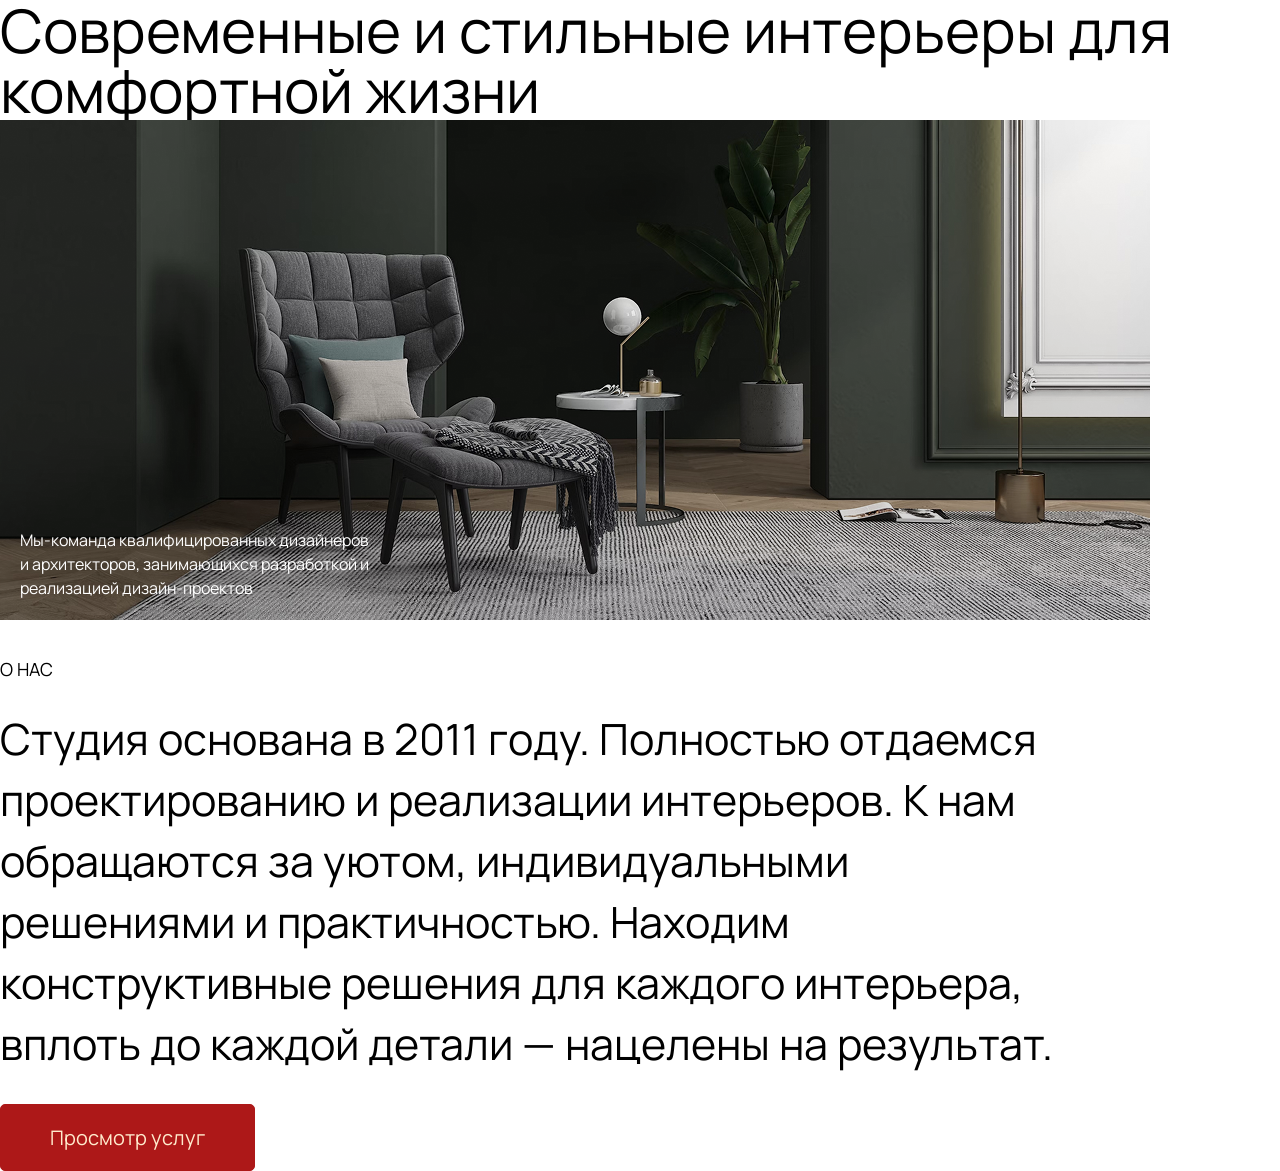
==== index.html @ 6da7da06 "иду дальше по курсу" ====
<!DOCTYPE html>
<html lang="en">

<head>

    <link rel="preconnect" href="https://fonts.googleapis.com">
    <link rel="preconnect" href="https://fonts.gstatic.com" crossorigin>
    <link
        href="https://fonts.googleapis.com/css2?family=Lora:ital,wght@0,400..700;1,400..700&family=Manrope:wght@200..800&display=swap"
        rel="stylesheet">


    <link rel="stylesheet" href="./stayle/resetstyle.css">
    <link rel="stylesheet" href="./stayle/idex.css">
    <meta charset="UTF-8">
    <meta name="viewport" content="width=device-width, initial-scale=1.0">
    <title>Document</title>
</head>

<body>


    <header></header>

    <main>
        <section class="hero">
            <div class="hero__container">
                <h1 class="hero_title">Современные и стильные интерьеры для комфортной жизни</h1>
                <div class="hero_img">
                    <p class="hero_text">Мы-команда квалифицированных дизайнеров и архитекторов, занимающихся
                        разработкой
                        и реализацией
                        дизайн-проектов</p>
                </div>
            </div>
        </section>
        <section class="about">
            <div class="about__container">
                <h1 class="about__title">О НАС</h1>
                <p class="about__text">Студия основана в 2011 году. Полностью отдаемся проектированию и реализации интерьеров. К нам обращаются за уютом, индивидуальными решениями и практичностью. Находим конструктивные решения для каждого интерьера, вплоть до каждой детали — нацелены на результат.</p>
                <button class="about__btn">Просмотр услуг</button>
            </div>
        </section>
    </main>

</body>

</html>
---- stayle/resetstyle.css ----
*{padding: 0;margin: 0;border: 0;}
*,*:before,*:after{-moz-box-sizing: border-box;-webkit-box-sizing: border-box;box-sizing: border-box;}
:focus,:active{outline: none;}
a:focus,a:active{outline: none;}
nav,footer,header,aside{display: block;}
html,body{
height:100%;width:100%;
font-size:100%;line-height:1;-ms-text-size-adjust:100%;-moz-text-size-adjust:100%;-webkit-text-size-adjust:100%;}
input,button,textarea{font-family:inherit;}
input::-ms-clear{display: none;}
button{cursor: pointer;}
button::-moz-focus-inner{padding:0;border:0;}
a,a:visited{text-decoration: none;}
a:hover{text-decoration: none;}
ul li{list-style: none;}
img{vertical-align: top;}
h1,h2,h3,h4,h5,h6{font-size:inherit;font-weight: inherit;}
a{color:inherit;}
---- stayle/idex.css ----
body {
    font-family: "Manrope", sans-serif;
    font-style: normal;
}

h1,button,p {
    font-family: Manrope;
    font-weight: 400;
    font-style: Regular;

}



.hero {
    margin-bottom: 40px;
}

.hero_title {
    font-size: 60px;

}

.hero_text {
    position: absolute;
    bottom: 20px;
    left: 20px;
    max-width: 350px;
    font-size: 16px;
    line-height: 1.5;

}

.hero_img {
    position: relative;
    width: 1150px;
    height: 500px;
    background-image: url(../img/hero_img/Rectangle\ 1.png);
    background-size: cover;
    color: white;
    padding-top: 430px;
}

.about__title {
    margin: 0 0 30px 0;
    font-size: 18px;
}

.about__text {
    margin-bottom: 30px;
    font-size: 43px;
    line-height: 61px;
    width: 1075px;
    text-align: left;
}

.about__btn {
    border: 1px solid #AD1818;
    font-size: 20px;
    width: 255px;
    height: 67px;
    background-color: #AD1818;
    border-radius: 5px;
    color: blanchedalmond;
}
.about__btn:hover {
    background-color: white;
    color: #AD1818;
}
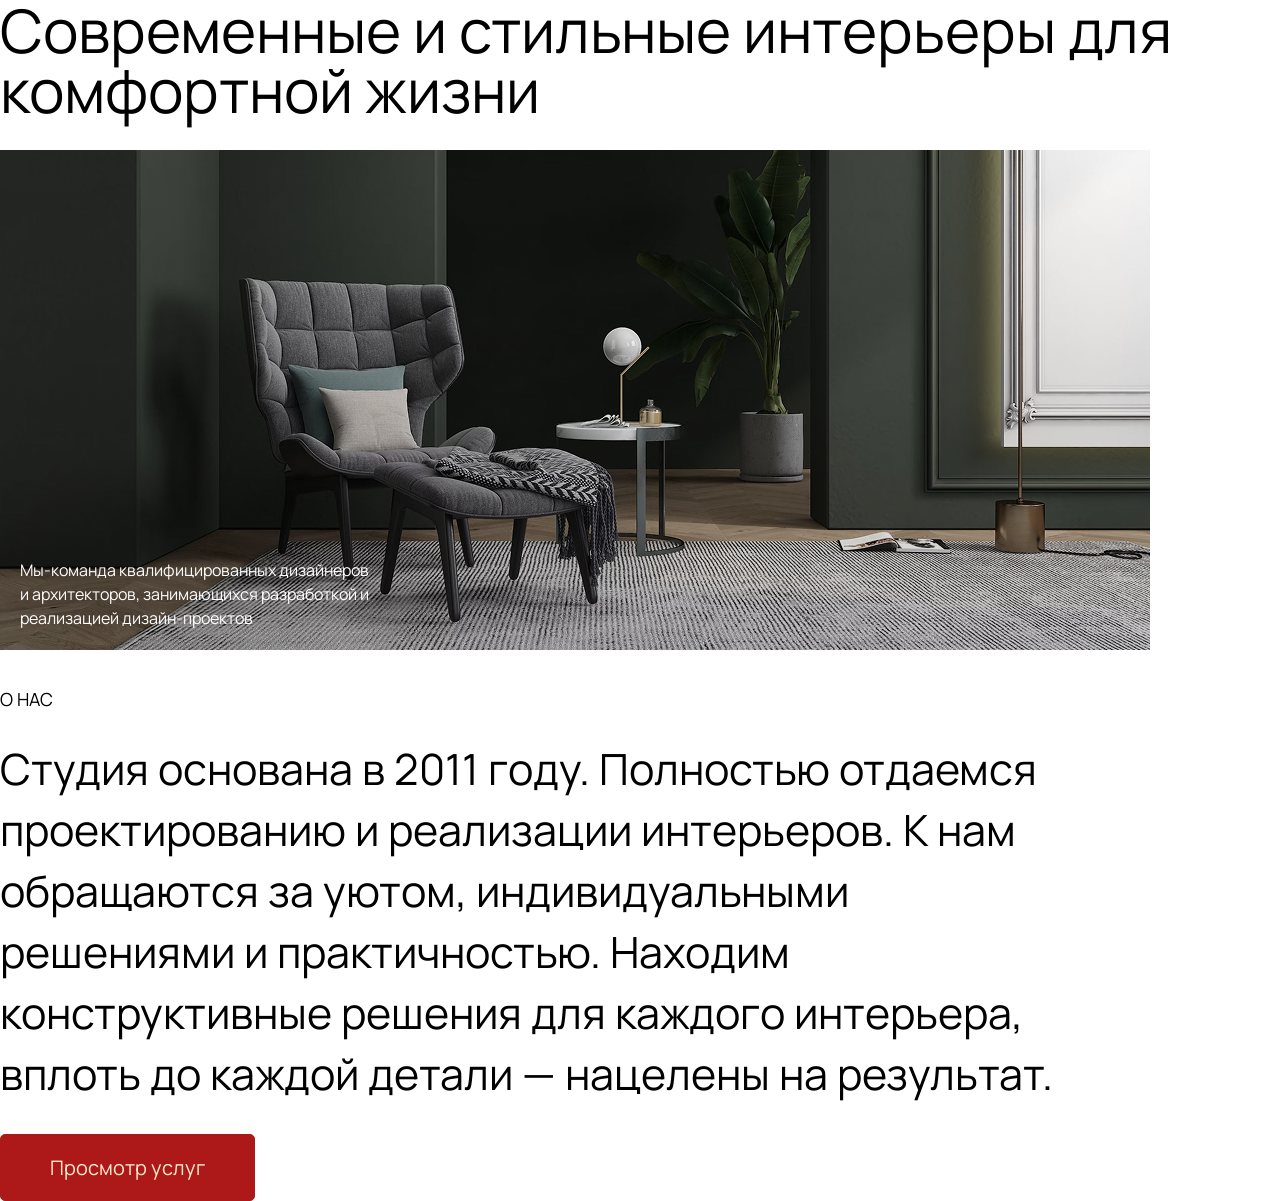
==== commit 59022c6d: "иду дальше по курсу центровка" ====
--- a/index.html
+++ b/index.html
@@ -45,4 +45,4 @@
 
 </body>
 
-</html>+</html>
--- a/stayle/idex.css
+++ b/stayle/idex.css
@@ -18,7 +18,7 @@
 
 .hero_title {
     font-size: 60px;
-
+    margin: 0 0 30px 0;
 }
 
 .hero_text {
@@ -39,6 +39,7 @@
     background-size: cover;
     color: white;
     padding-top: 430px;
+    margin: 0 0 30px 0;
 }
 
 .about__title {
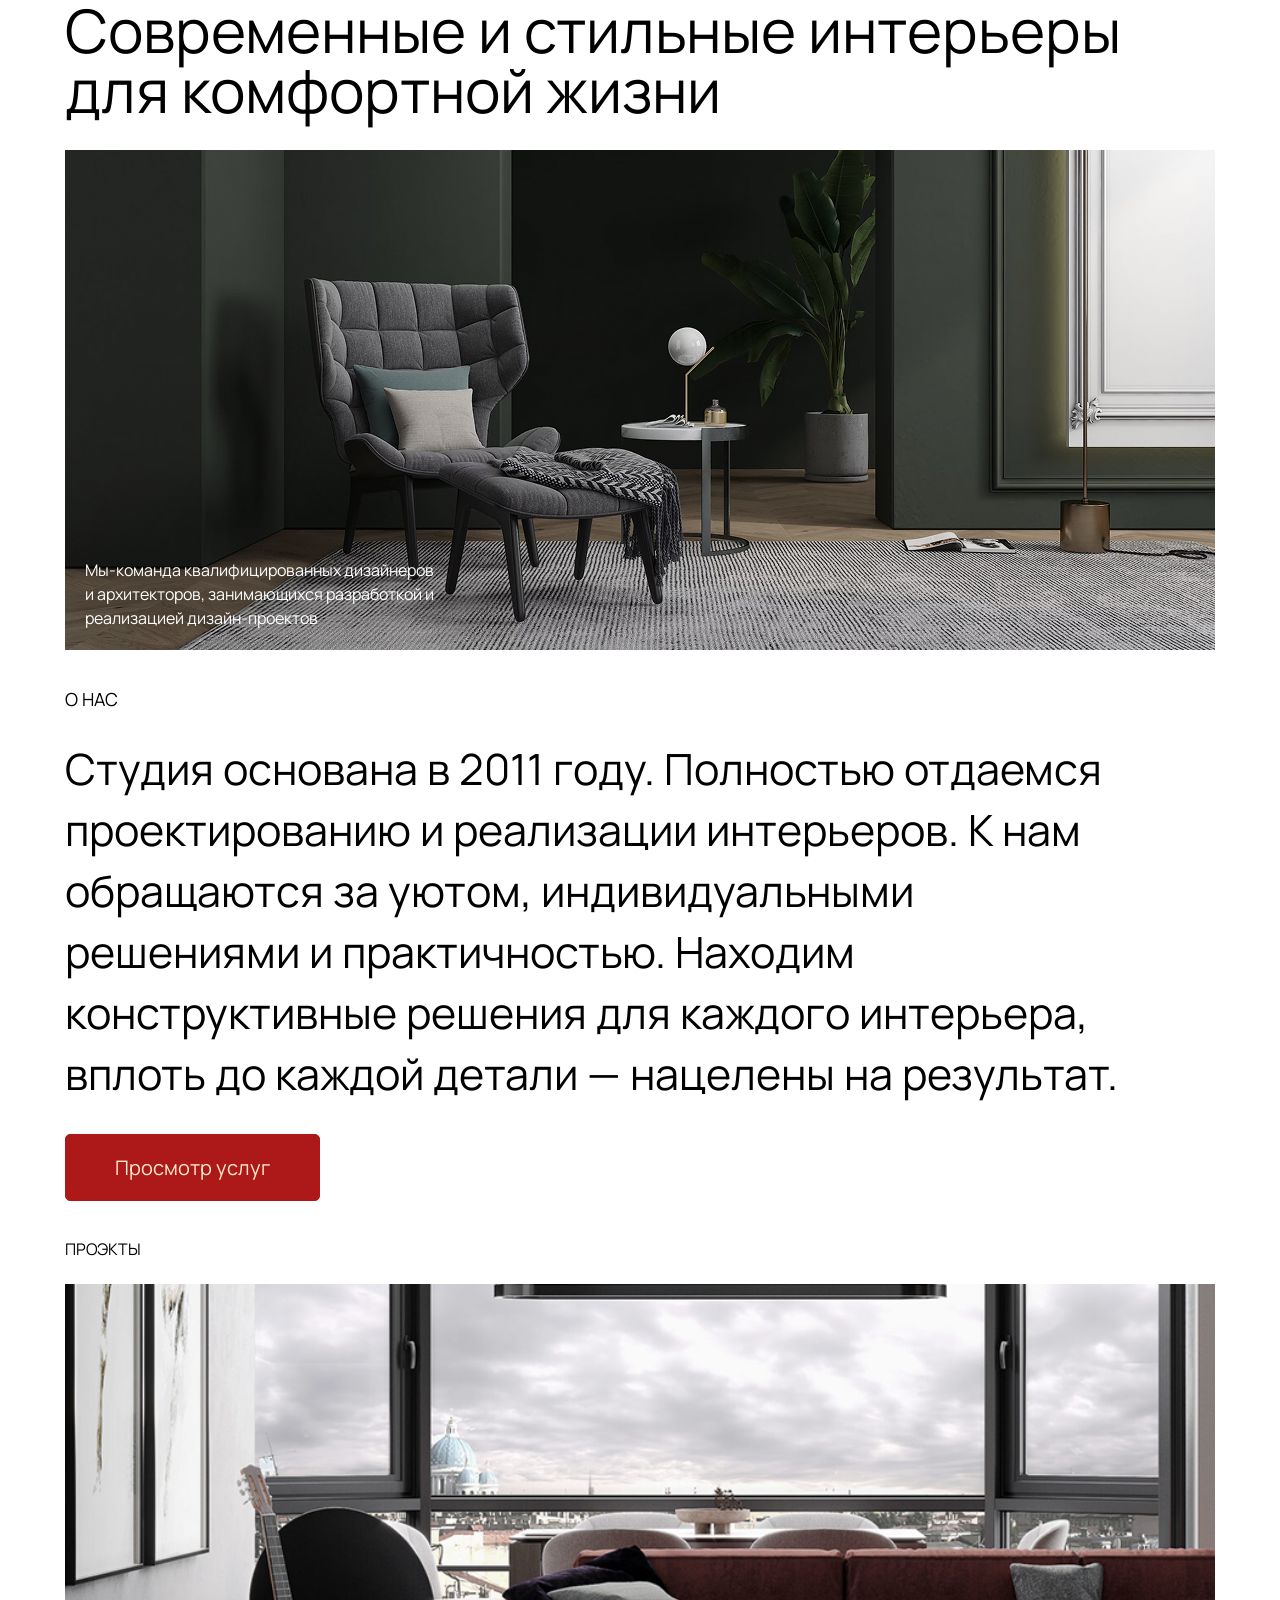
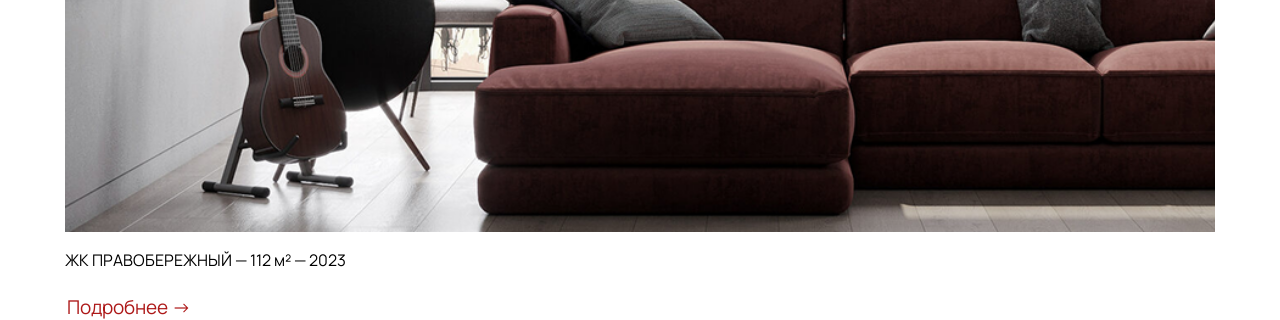
==== commit f379a1ee: "Обновил верстку и добавил изображения" ====
--- a/index.html
+++ b/index.html
@@ -23,26 +23,38 @@
     <header></header>
 
     <main>
-        <section class="hero">
-            <div class="hero__container">
-                <h1 class="hero_title">Современные и стильные интерьеры для комфортной жизни</h1>
-                <div class="hero_img">
-                    <p class="hero_text">Мы-команда квалифицированных дизайнеров и архитекторов, занимающихся
-                        разработкой
-                        и реализацией
-                        дизайн-проектов</p>
+            <section class="hero">
+                <div class="container">
+                    <h1 class="hero_title">Современные и стильные интерьеры для комфортной жизни</h1>
+                    <div class="hero_img">
+                        <p class="hero_text">Мы-команда квалифицированных дизайнеров и архитекторов, занимающихся
+                            разработкой
+                            и реализацией
+                            дизайн-проектов</p>
+                        </div>
+                    </div>
+                </section>
+                <section class="about">
+                    <div class="container">
+                        <h1 class="about__title">О НАС</h1>
+                        <p class="about__text">Студия основана в 2011 году. Полностью отдаемся проектированию и реализации интерьеров. К нам обращаются за уютом, индивидуальными решениями и практичностью. Находим конструктивные решения для каждого интерьера, вплоть до каждой детали — нацелены на результат.</p>
+                        <button class="about__btn">Просмотр услуг</button>
+                    </div>
+                </section>
+            </main>
+            <section class="item">
+                <div class="container">
+                <p class="item__prok">
+                    ПРОЭКТЫ
+                </p>
+                <div class="item__img"></div>
+                <div class="item__text">
+                <p class="item__zg">ЖК ПРАВОБЕРЕЖНЫЙ — 112 м² — 2023</p>
+                <button class="item__but-pod">Подробнее →</button>
                 </div>
+            </section>
+
             </div>
-        </section>
-        <section class="about">
-            <div class="about__container">
-                <h1 class="about__title">О НАС</h1>
-                <p class="about__text">Студия основана в 2011 году. Полностью отдаемся проектированию и реализации интерьеров. К нам обращаются за уютом, индивидуальными решениями и практичностью. Находим конструктивные решения для каждого интерьера, вплоть до каждой детали — нацелены на результат.</p>
-                <button class="about__btn">Просмотр услуг</button>
-            </div>
-        </section>
-    </main>
-
-</body>
+        </body>
 
 </html>
--- a/stayle/idex.css
+++ b/stayle/idex.css
@@ -1,4 +1,4 @@
-body {
+.body {
     font-family: "Manrope", sans-serif;
     font-style: normal;
 }
@@ -10,7 +10,10 @@
 
 }
 
-
+.container {
+    width: 1150px;
+    margin: 0 auto;
+}
 
 .hero {
     margin-bottom: 40px;
@@ -67,4 +70,41 @@
 .about__btn:hover {
     background-color: white;
     color: #AD1818;
-}+}
+
+
+.item__text {
+    font-family: Manrope;
+    font-style: Regular;
+}
+
+.item__prok {
+    width: 79px;
+    height: 25px;
+    size: 18px;
+    margin: 40px 0 18px 0;
+
+}
+
+.item__img {
+    width: 1150px;
+    height: 548px;
+    background-image: url(..//img/item_img/Rectangle\ 6.png);
+    background-size: cover;
+
+}
+
+.item__zg {
+    size: 30px;
+    width: 501px;
+    height: 41px;
+    margin: 20px 0 0 0;
+}
+
+.item__but-pod {
+    width: 127px;
+    height: 27px;
+    background-color: #fff;
+    color: #AD1818;
+    font-size: 19px;
+} 
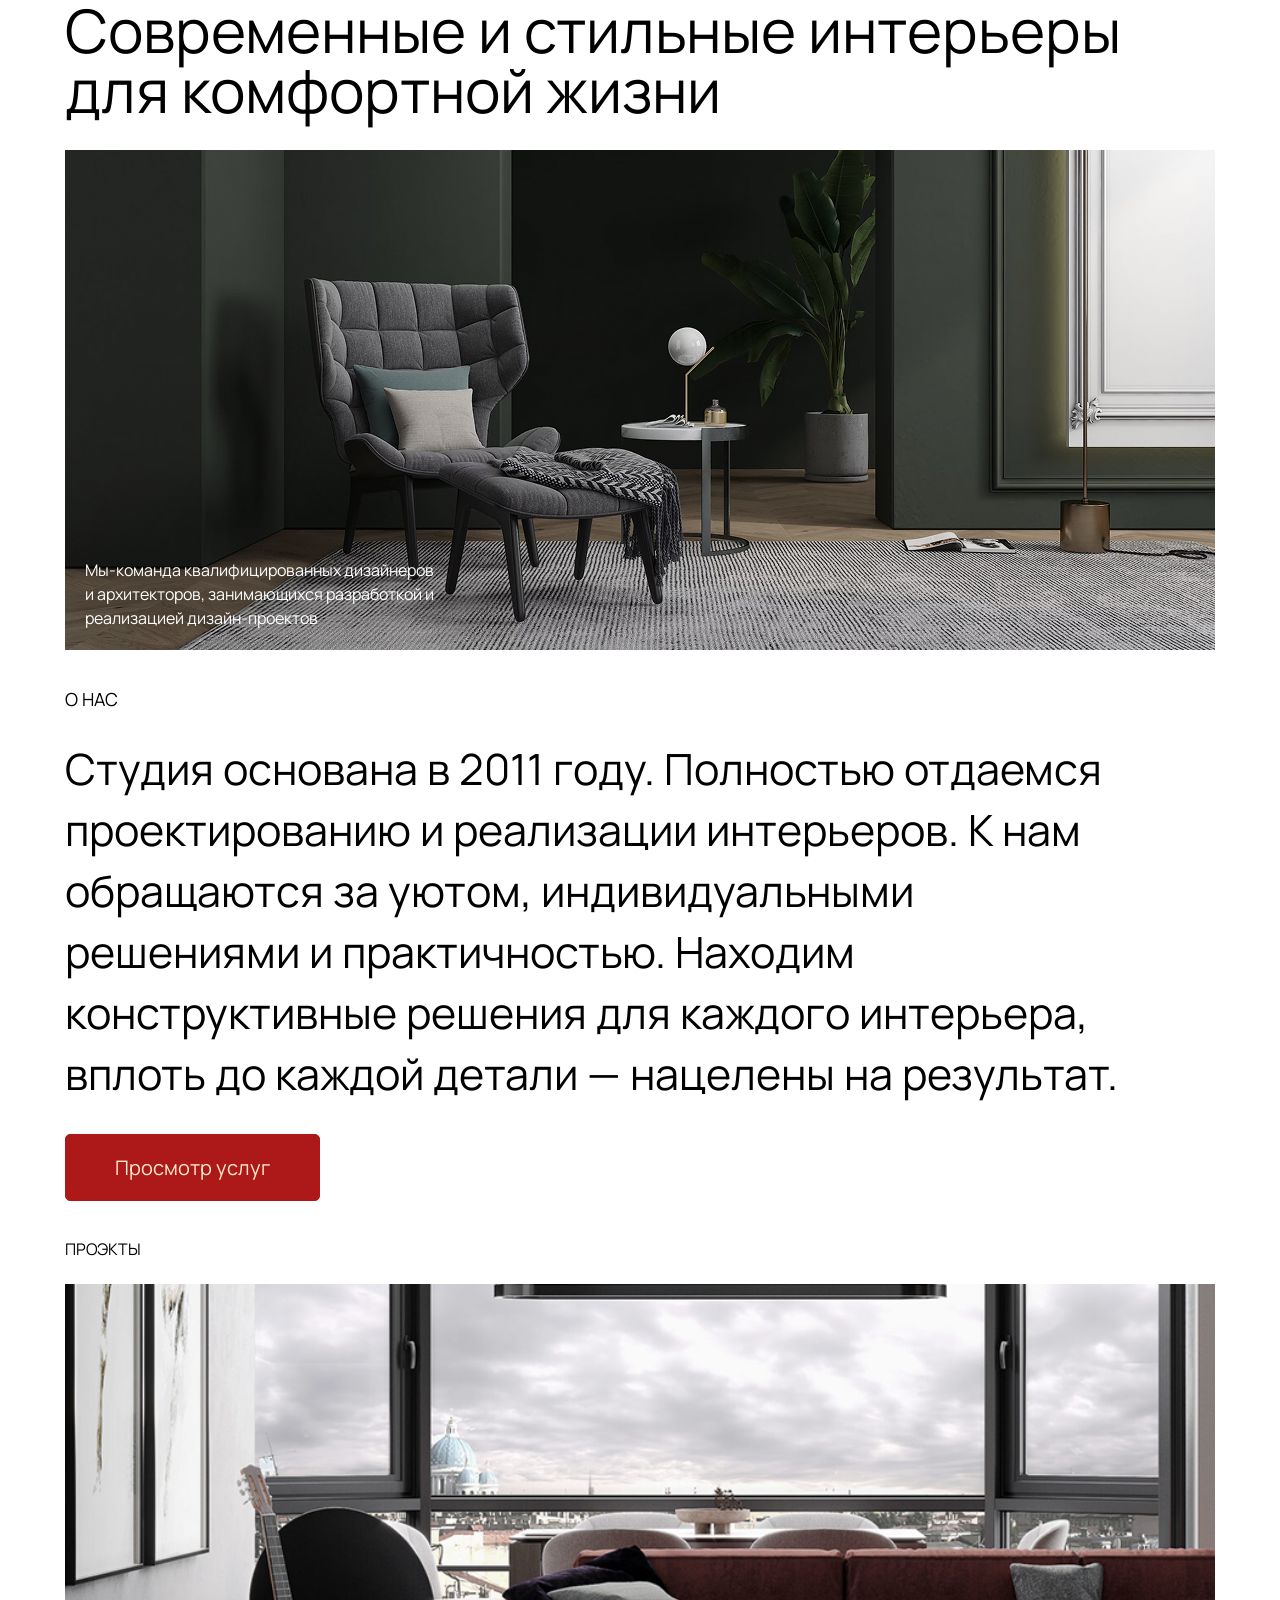
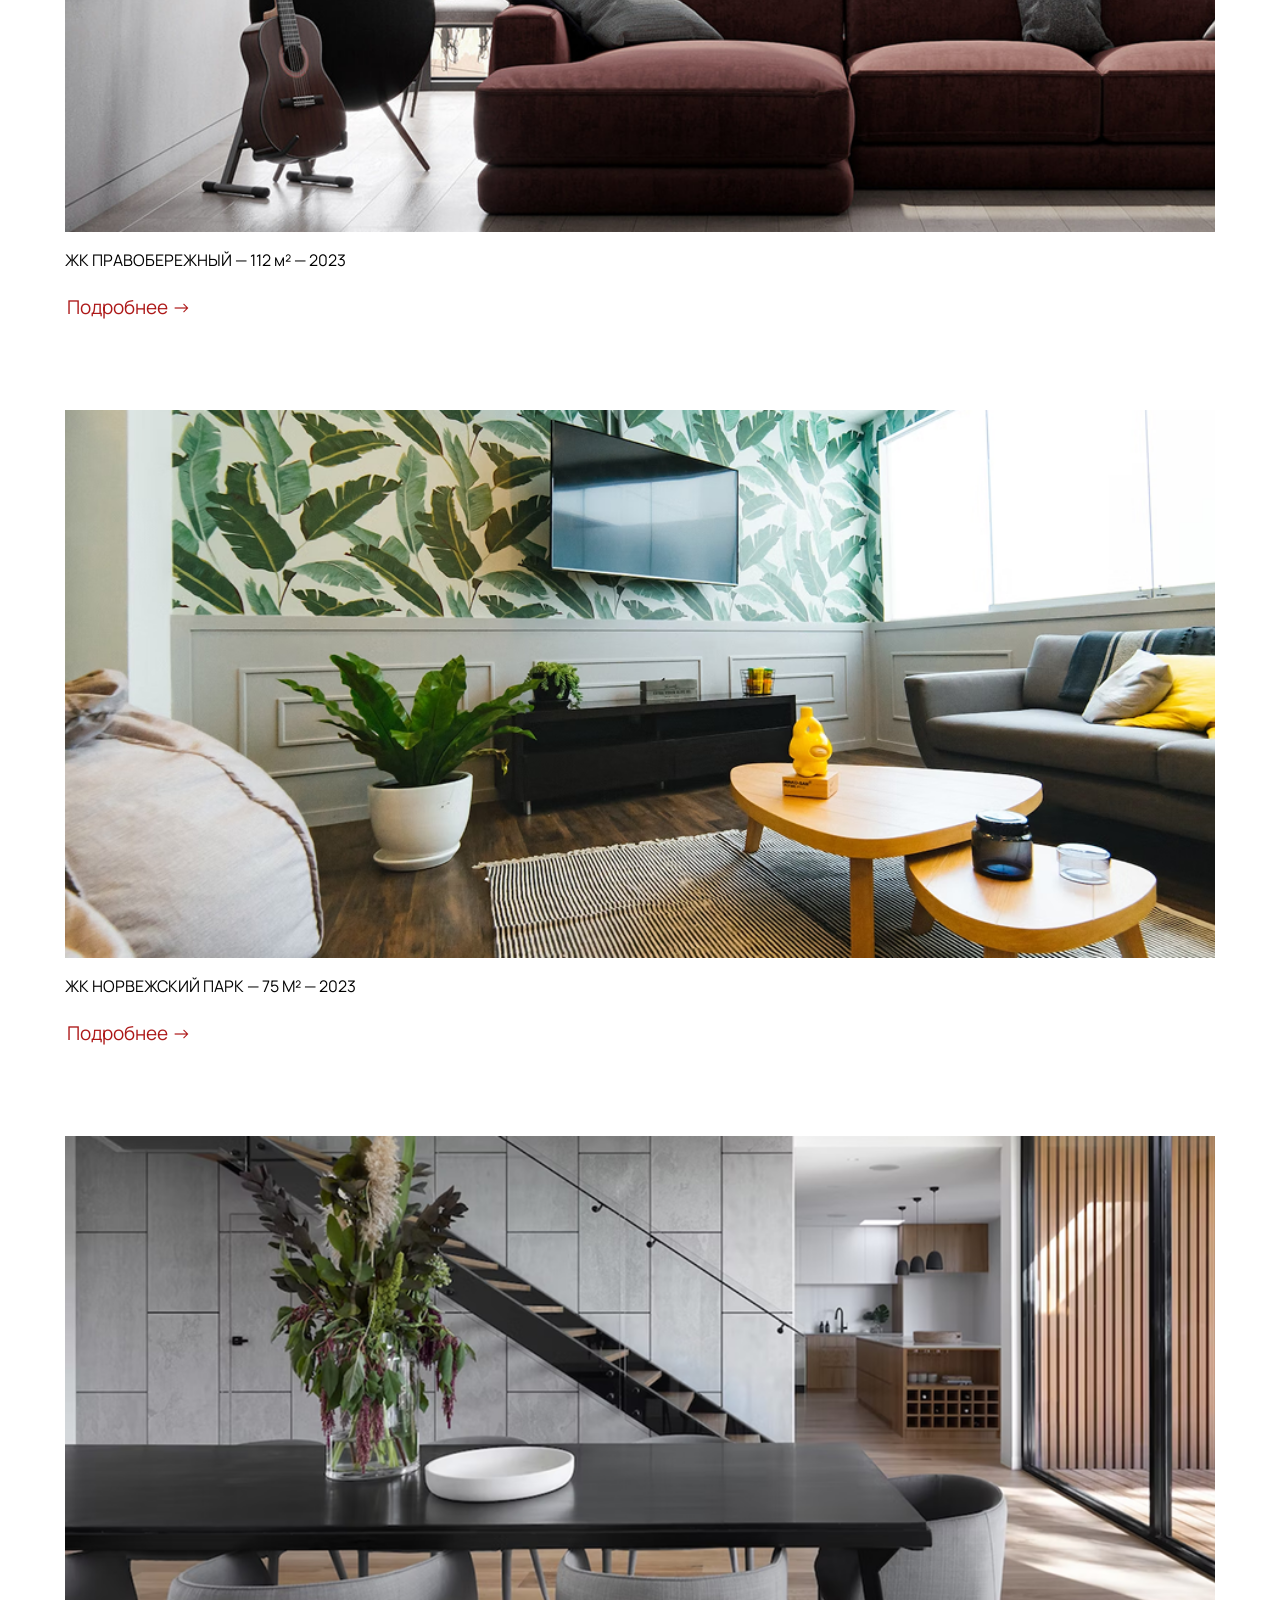
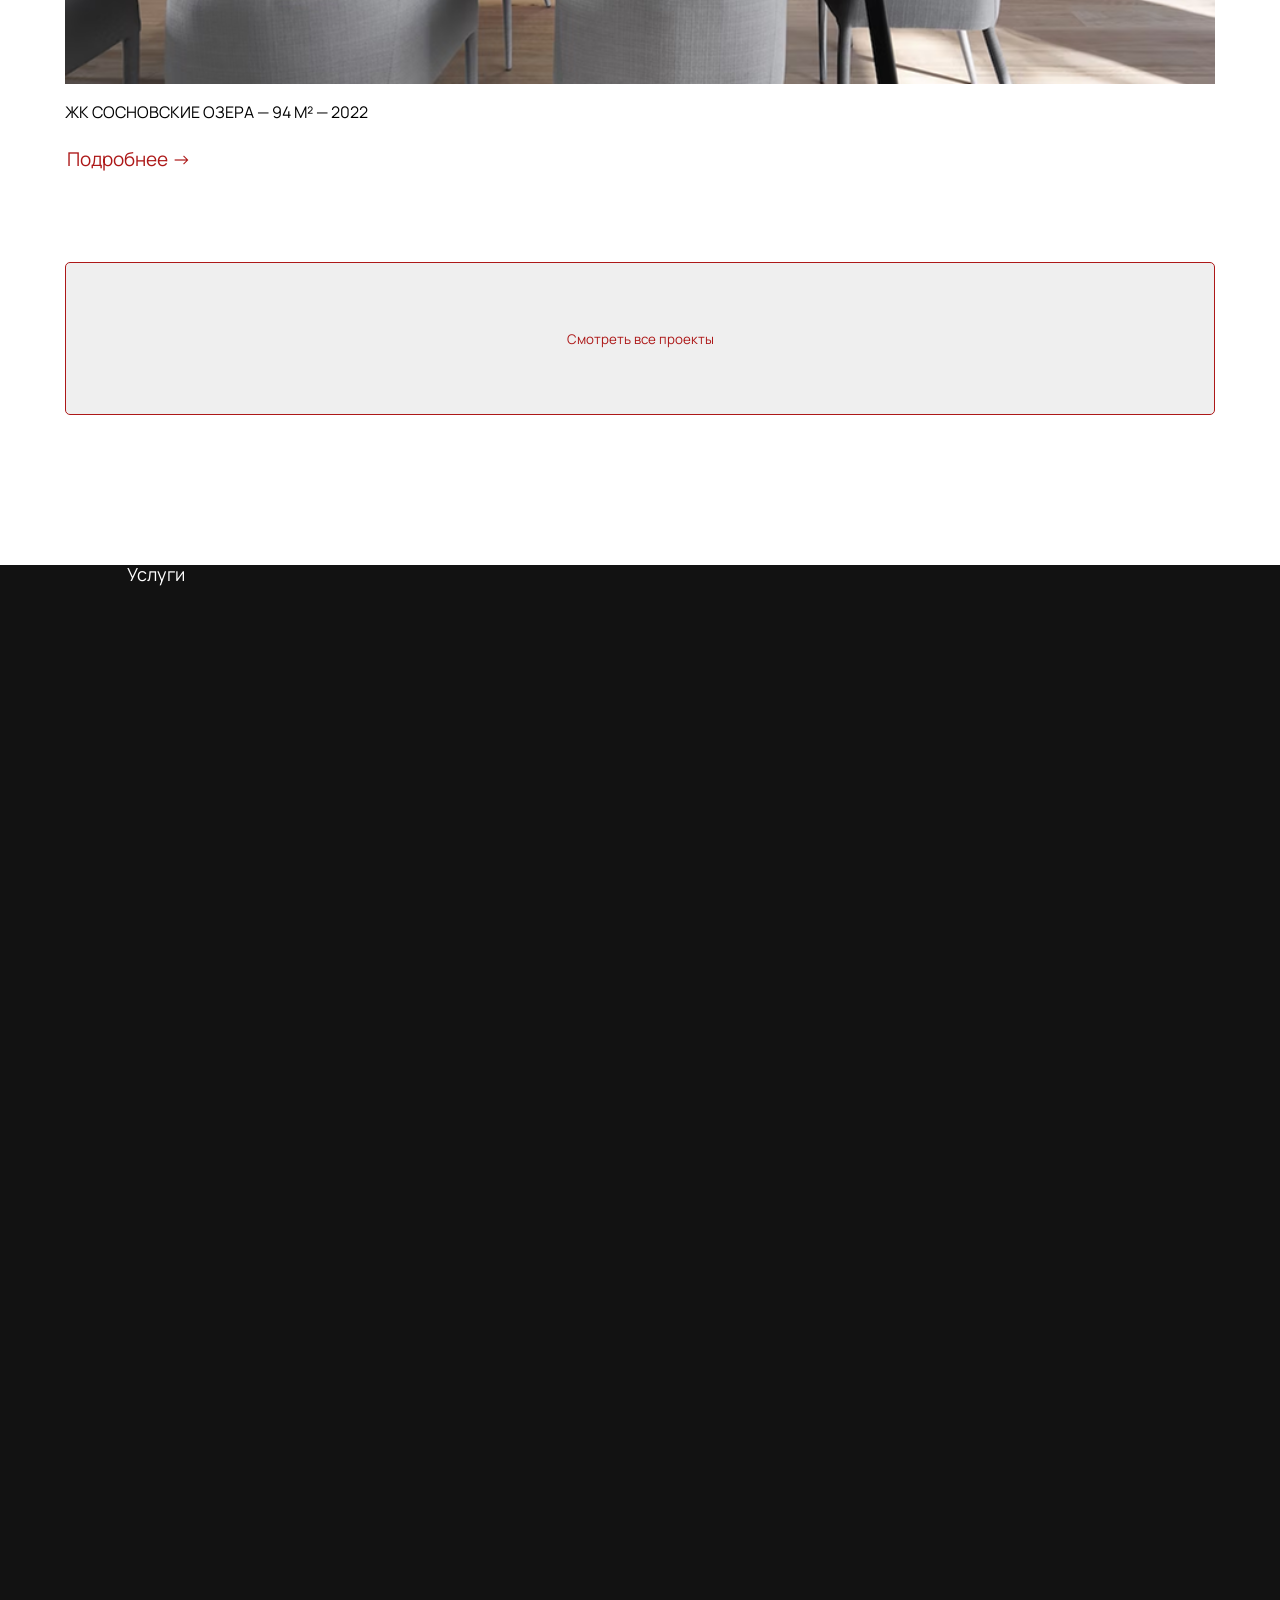
==== commit 564101f2: "доделал боксы и дорабтал" ====
--- a/index.html
+++ b/index.html
@@ -23,38 +23,74 @@
     <header></header>
 
     <main>
-            <section class="hero">
-                <div class="container">
-                    <h1 class="hero_title">Современные и стильные интерьеры для комфортной жизни</h1>
-                    <div class="hero_img">
-                        <p class="hero_text">Мы-команда квалифицированных дизайнеров и архитекторов, занимающихся
-                            разработкой
-                            и реализацией
-                            дизайн-проектов</p>
-                        </div>
-                    </div>
-                </section>
-                <section class="about">
-                    <div class="container">
-                        <h1 class="about__title">О НАС</h1>
-                        <p class="about__text">Студия основана в 2011 году. Полностью отдаемся проектированию и реализации интерьеров. К нам обращаются за уютом, индивидуальными решениями и практичностью. Находим конструктивные решения для каждого интерьера, вплоть до каждой детали — нацелены на результат.</p>
-                        <button class="about__btn">Просмотр услуг</button>
-                    </div>
-                </section>
-            </main>
-            <section class="item">
-                <div class="container">
-                <p class="item__prok">
-                    ПРОЭКТЫ
-                </p>
+        <section class="hero">
+            <div class="container">
+                <h1 class="hero_title">Современные и стильные интерьеры для комфортной жизни</h1>
+                <div class="hero_img">
+                    <p class="hero_text">Мы-команда квалифицированных дизайнеров и архитекторов, занимающихся
+                        разработкой
+                        и реализацией
+                        дизайн-проектов</p>
+                </div>
+
+        </section>
+        <section class="about">
+            <div class="container">
+                <h1 class="about__title">О НАС</h1>
+                <p class="about__text">Студия основана в 2011 году. Полностью отдаемся проектированию и реализации
+                    интерьеров. К нам обращаются за уютом, индивидуальными решениями и практичностью. Находим
+                    конструктивные решения для каждого интерьера, вплоть до каждой детали — нацелены на результат.</p>
+                <button class="about__btn">Просмотр услуг</button>
+            </div>
+        </section>
+    </main>
+
+
+
+    <section class="project">
+        <div class="container">
+            <h1 class="item__prok">
+                ПРОЭКТЫ
+            </h1>
+            <div class="project__item">
                 <div class="item__img"></div>
                 <div class="item__text">
-                <p class="item__zg">ЖК ПРАВОБЕРЕЖНЫЙ — 112 м² — 2023</p>
-                <button class="item__but-pod">Подробнее →</button>
+                    <p class="item__zg">ЖК ПРАВОБЕРЕЖНЫЙ — 112 м² — 2023</p>
+                    <button class="item__but-pod">Подробнее →</button>
                 </div>
-            </section>
+            </div>
+            <div class="project__item">
+                <div class="iteme__img"></div>
+                <div class="item__text">
+                    <p class="item__zg">ЖК НОРВЕЖСКИЙ ПАРК — 75 М² — 2023</p>
+                    <button class="item__but-pod">Подробнее →</button>
+                </div>
+            </div>
+            <div class="project__item">
+                <div class="itemea__img"></div>
+                <div class="item__text">
+                    <p class="item__zg">ЖК СОСНОВСКИЕ ОЗЕРА — 94 М² — 2022</p>
+                    <button class="item__but-pod">Подробнее →</button>
+                </div>
+            </div>
+    </section>
+    
 
-            </div>
-        </body>
+    <section class="but">
+        <div class="container">
+            <button class="but__bon">Смотреть все проекты</button>
+        </div>
+    </section>
+    
+    <section class="box-wrapper">
+        <div class="box">
+            <h1 class="box__text">Услуги</h1>
+        </div>
+    </section>
 
-</html>
+
+    </div>
+
+</body>
+
+</html>
--- a/stayle/idex.css
+++ b/stayle/idex.css
@@ -3,7 +3,9 @@
     font-style: normal;
 }
 
-h1,button,p {
+h1,
+button,
+p {
     font-family: Manrope;
     font-weight: 400;
     font-style: Regular;
@@ -67,9 +69,14 @@
     border-radius: 5px;
     color: blanchedalmond;
 }
+
 .about__btn:hover {
     background-color: white;
     color: #AD1818;
+}
+
+.project__item {
+    margin: 0 0 90px 0;
 }
 
 
@@ -107,4 +114,51 @@
     background-color: #fff;
     color: #AD1818;
     font-size: 19px;
-} 
+}
+
+
+.iteme__img {
+    width: 1150px;
+    height: 548px;
+    background-image: url(..//img/iteme_img/Rectangle\ 7.png);
+    background-size: cover;
+}
+
+.itemea__img {
+    width: 1150px;
+    height: 548px;
+    background-image: url(..//img/itemea_img/Rectangle\ 7\ \(1\).png);
+    background-size: cover;
+}
+
+.but__bon {
+    width: 1150px;
+    height: 153px;
+    margin: 0 auto;
+    color: #AD1818;
+    border-radius: 5px;
+    border: 1px solid #AD1818;
+}
+
+.but__bon:hover {
+    background-color: #AD1818;
+    color: #fff;
+}
+
+
+.box-wrapper {
+    margin: 150px 0 0 0;
+    width: 1400px;
+    height: 1844px;
+    box-sizing: border-box;
+    background-color: #121212;
+}
+
+.box__text {
+    margin: 0 0 0 127px;
+    font-size: 18px;
+    width: 66px;
+    height: 25px;
+    color: #fff;
+}
+
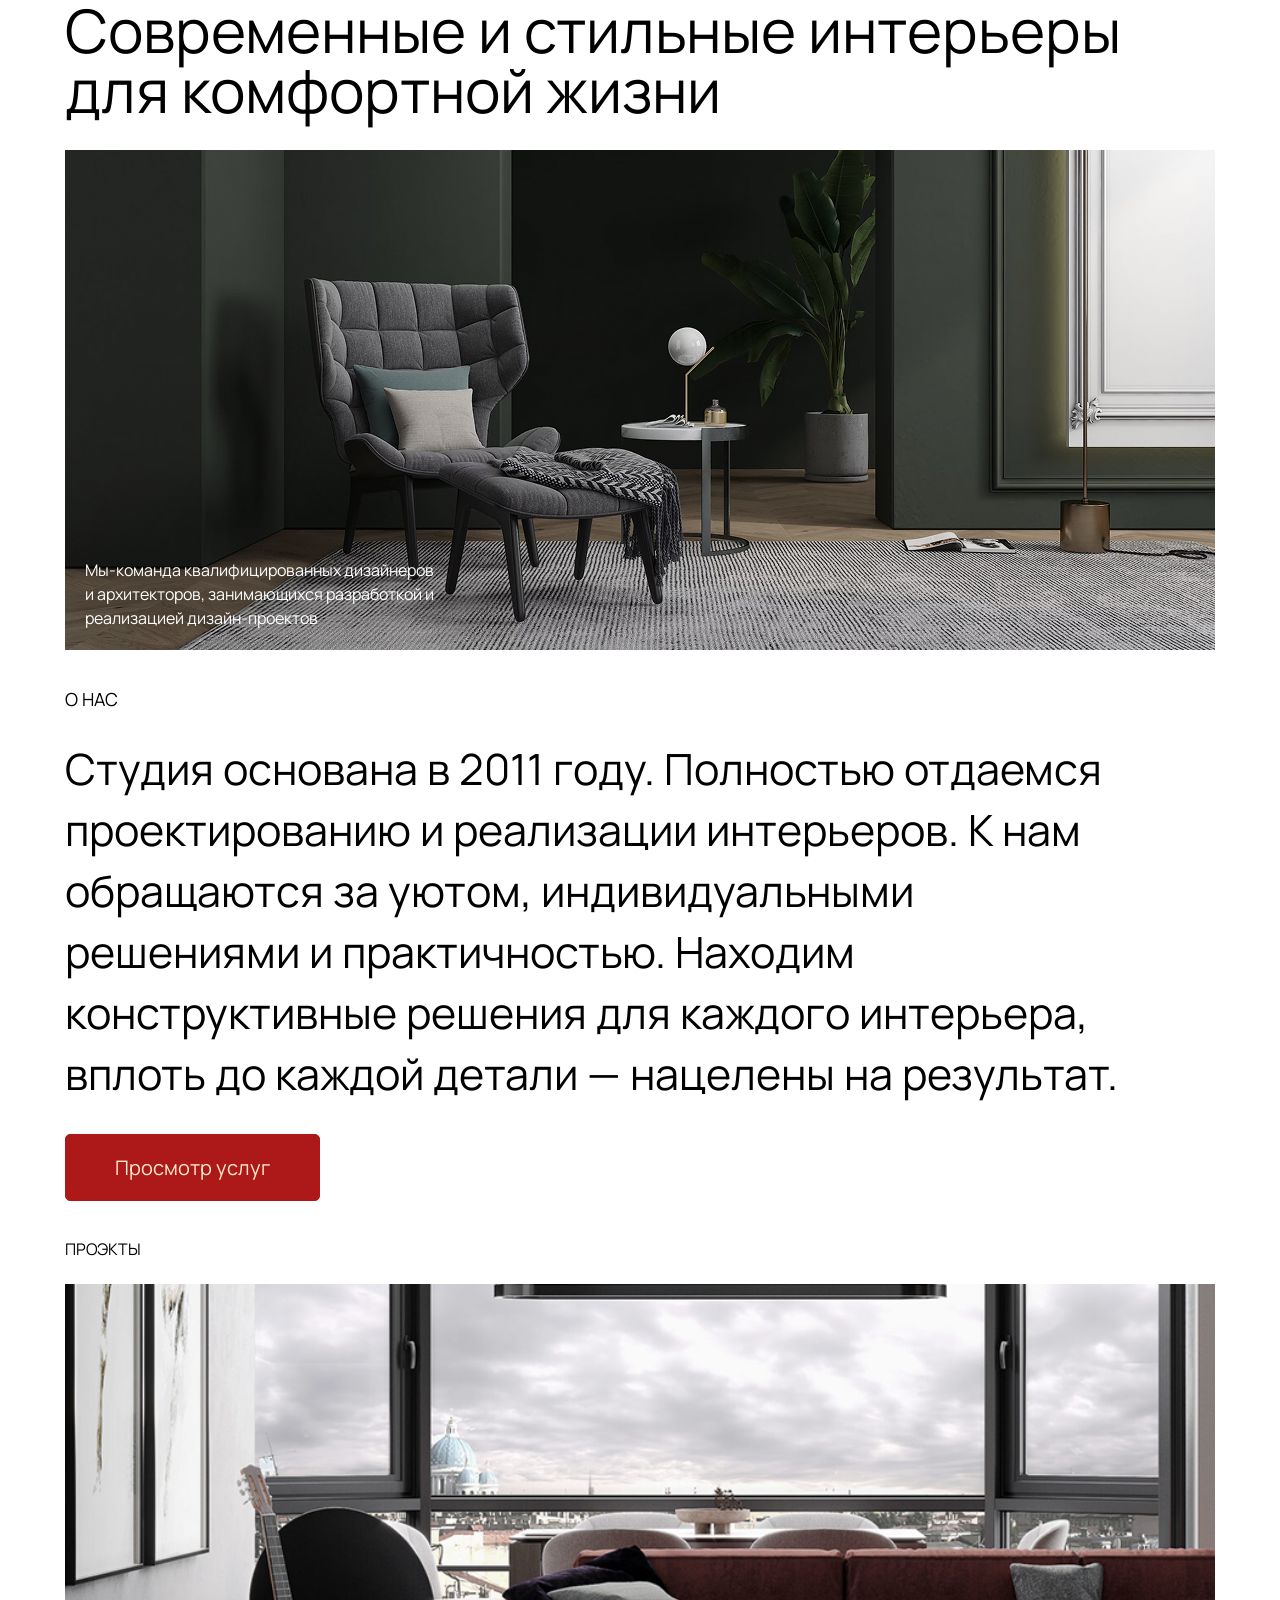
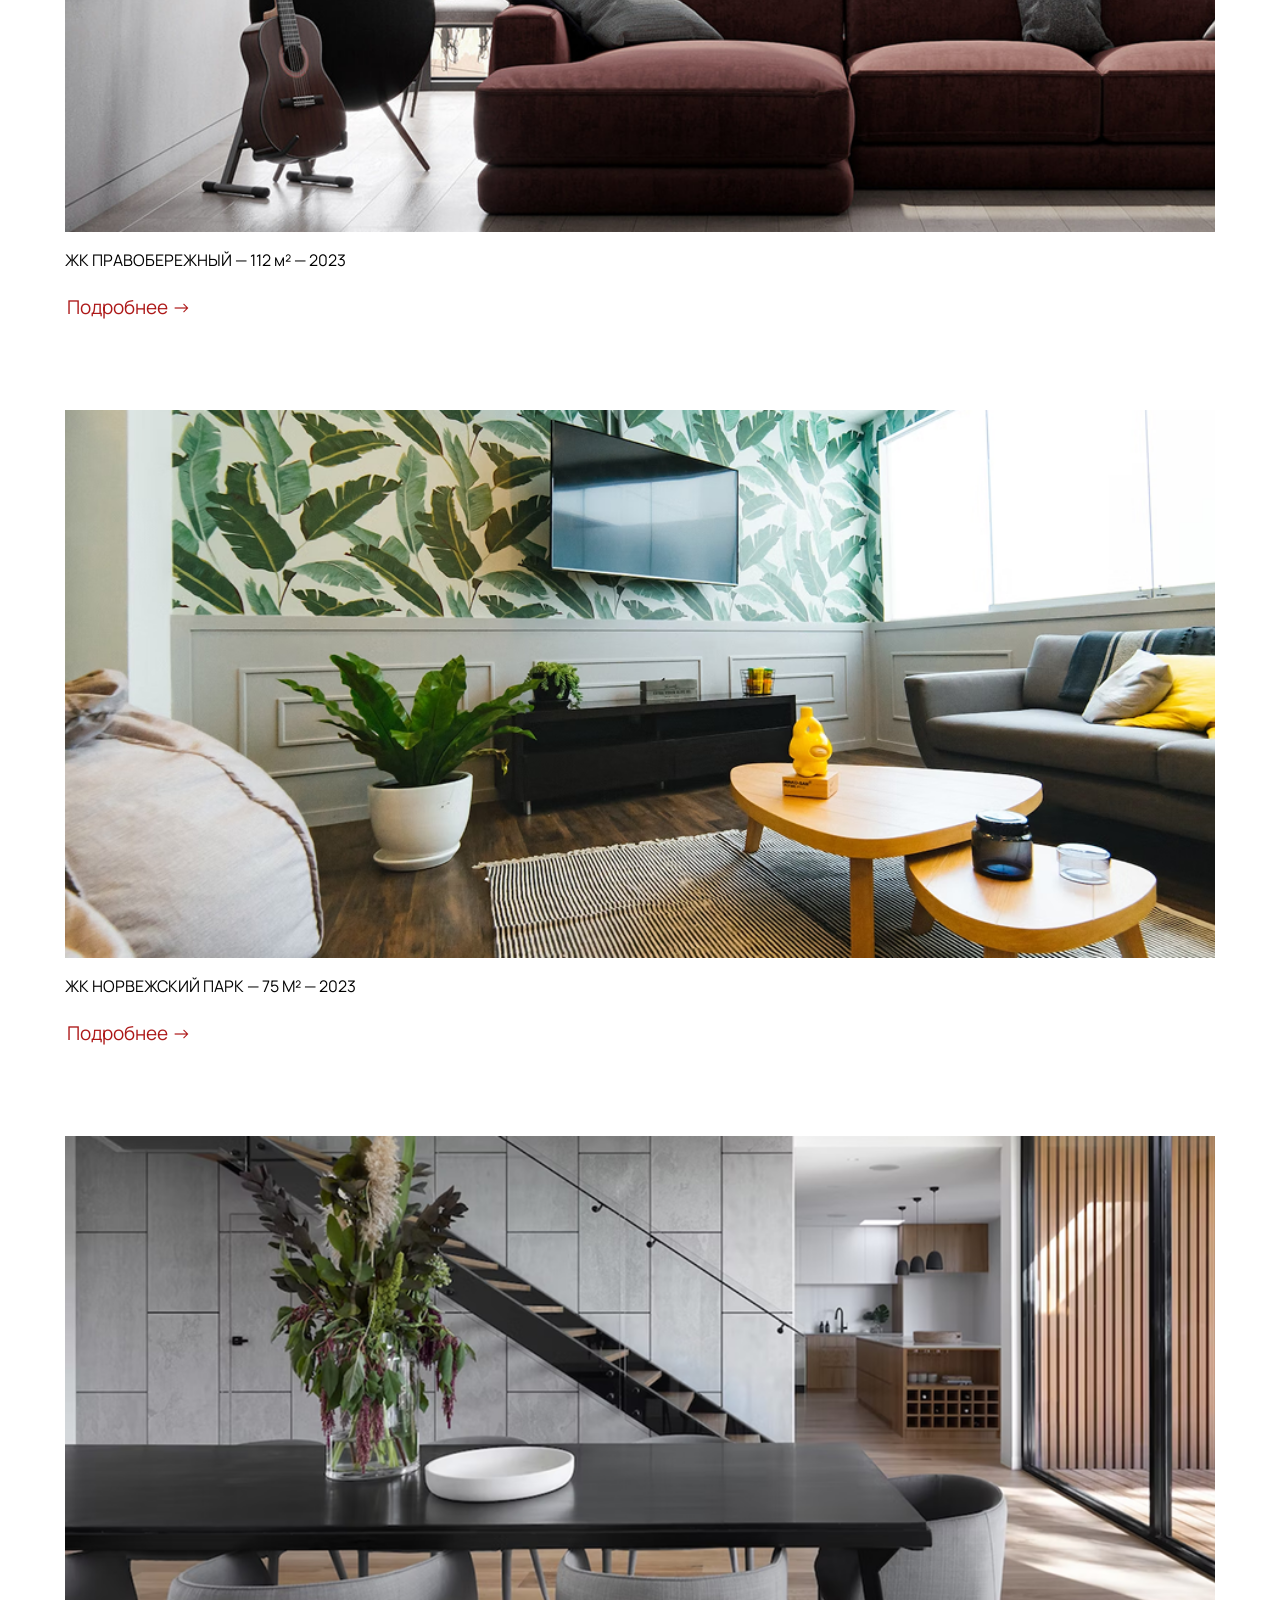
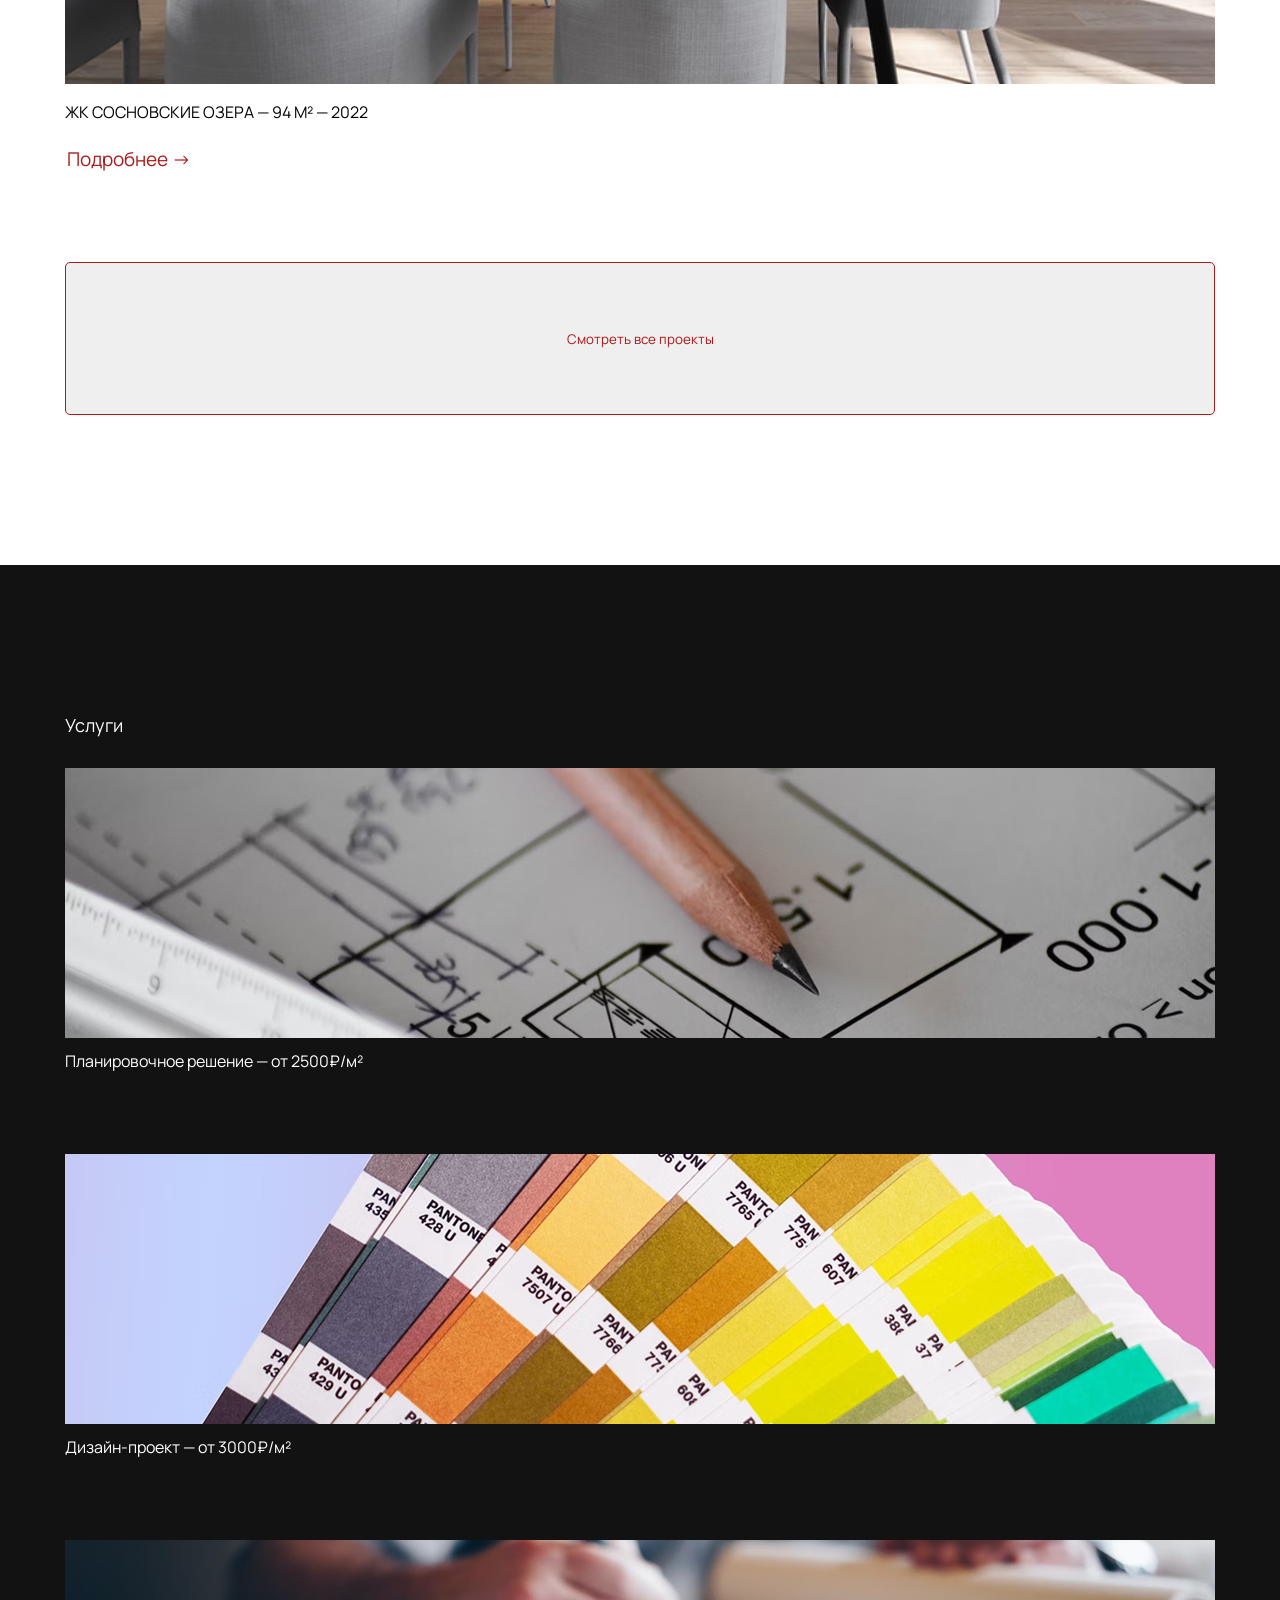
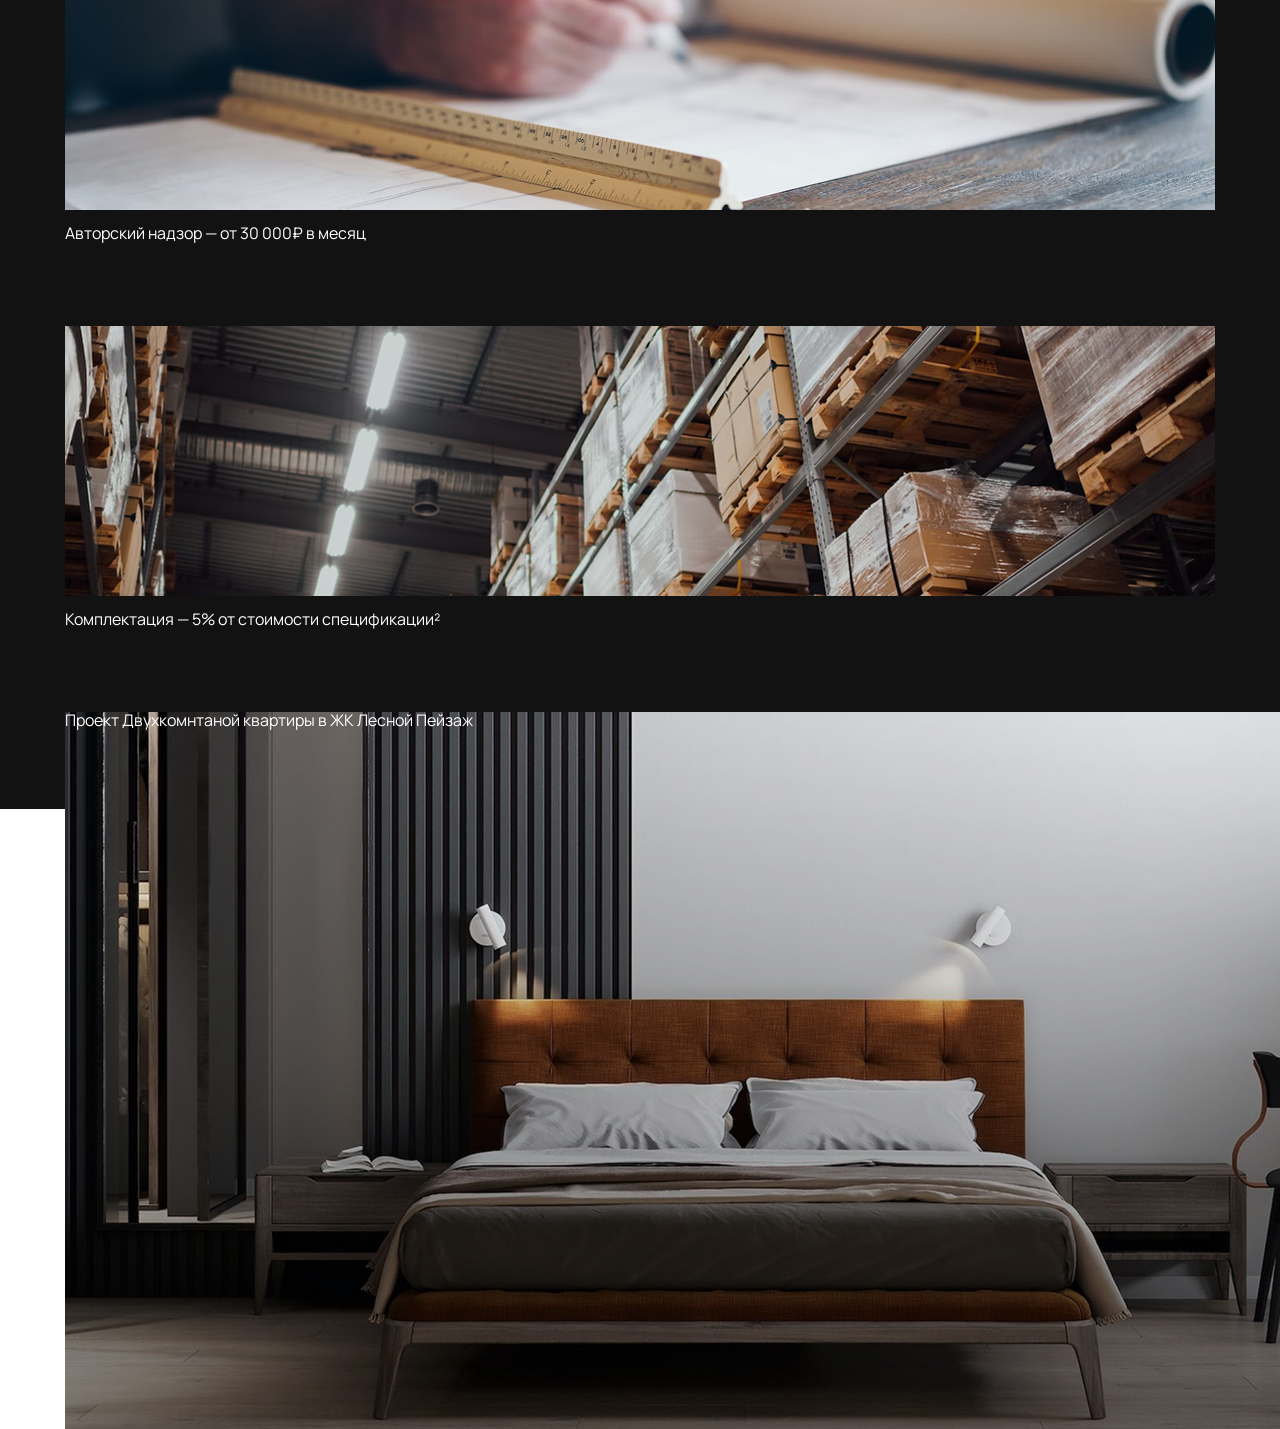
==== commit 4a8c4813: "добавил блоки иду дальше по курсам" ====
--- a/index.html
+++ b/index.html
@@ -73,23 +73,43 @@
                     <button class="item__but-pod">Подробнее →</button>
                 </div>
             </div>
+            <button class="but__bon">Смотреть все проекты</button>
     </section>
-    
 
-    <section class="but">
+    <section class="servies">
         <div class="container">
-            <button class="but__bon">Смотреть все проекты</button>
+            <h1 class="servies__title">Услуги</h1>
+            <section class="project__services">
+                <div class="services__img"></div>
+                <p class="services__text">Планировочное решение — от 2500₽/м²</p>
+            </section>
+
+            <section class="project__services">
+                <div class="servicesa__img"></div>
+                <p class="servicesa__text">Дизайн-проект — от 3000₽/м²</p>
+            </section>
+
+            <section class="project__services">
+                <div class="serviceas__img"></div>
+                <p class="serviceas__text">Авторский надзор — от 30 000₽ в месяц</p>
+            </section>
+
+            <section class="project__services">
+                <div class="serviseasi__img"></div>
+                <p class="serviceasi__text">Комплектация — 5% от стоимости спецификации²</p>
+            </section>
+
+    <section class="project__frame">
+        <div class="frame__img">
+            <p class="frame__text">Проект  Двухкомнтаной квартиры в ЖК Лесной Пейзаж</p>
         </div>
     </section>
-    
-    <section class="box-wrapper">
-        <div class="box">
-            <h1 class="box__text">Услуги</h1>
+
         </div>
     </section>
 
 
-    </div>
+
 
 </body>
 
--- a/stayle/idex.css
+++ b/stayle/idex.css
@@ -75,6 +75,10 @@
     color: #AD1818;
 }
 
+.project {
+    margin: 0 0 150px 0;
+}
+
 .project__item {
     margin: 0 0 90px 0;
 }
@@ -132,7 +136,7 @@
 }
 
 .but__bon {
-    width: 1150px;
+    width: 100%;
     height: 153px;
     margin: 0 auto;
     color: #AD1818;
@@ -146,19 +150,93 @@
 }
 
 
-.box-wrapper {
-    margin: 150px 0 0 0;
-    width: 1400px;
+.servies {
+    padding: 151px 0 0 0;
+    width: 100%;
     height: 1844px;
     box-sizing: border-box;
     background-color: #121212;
 }
 
-.box__text {
-    margin: 0 0 0 127px;
+.servies__title {
     font-size: 18px;
-    width: 66px;
-    height: 25px;
-    color: #fff;
-}
-
+    color: #fff;
+}
+
+.servies__title {
+    margin: 0 0 34px 0;
+}
+
+.services__img {
+    width: 1150px;
+    height: 270px;
+    background-image: url(..//img/services_img/Rectangle\ 2.png);
+    background-size: cover;
+    margin: 0 0 15px 0;
+}
+
+
+.services__text {
+    width: 541px;
+    height: 41px;
+    color: #fff;
+    margin: 0 0 60px 0;
+}
+
+.servicesa__img {
+    width: 1150px;
+    height: 270px;
+    background-image: url(..//img/servicesa_img/Rectangle\ 3.png);
+    background-size: cover;
+    margin: 0 0 15px 0;
+}
+
+.servicesa__text {
+    width: 541px;
+    height: 41px;
+    color: #fff;
+    margin: 0 0 60px 0;
+}
+
+.serviceas__img {
+    width: 1150px;
+    height: 270px;
+    background-image: url(..//img/serviseas_img/Rectangle\ 4.png);
+    background-size: cover;
+    margin: 0 0 15px 0;
+}
+
+.serviceas__text {
+    width: 541px;
+    height: 41px;
+    color: #fff;
+    margin: 0 0 60px 0;
+}
+
+.serviseasi__img {
+    width: 1150px;
+    height: 270px;
+    background-image: url(..//img/serviseasi_img/Rectangle\ 5.png);
+    background-size: cover;
+    margin: 0 0 15px 0;
+}
+
+.serviceasi__text {
+    width: 541px;
+    height: 41px;
+    color: #fff;
+    margin: 0 0 60px 0;
+}
+
+
+.frame__img {
+    width: 1400px;
+    height: 717px;
+    background-image: url(..//img/frame_img/Rectangle\ 10.png);
+    background-size: cover;
+}
+
+.frame__text {
+    color: #fff;
+}
+
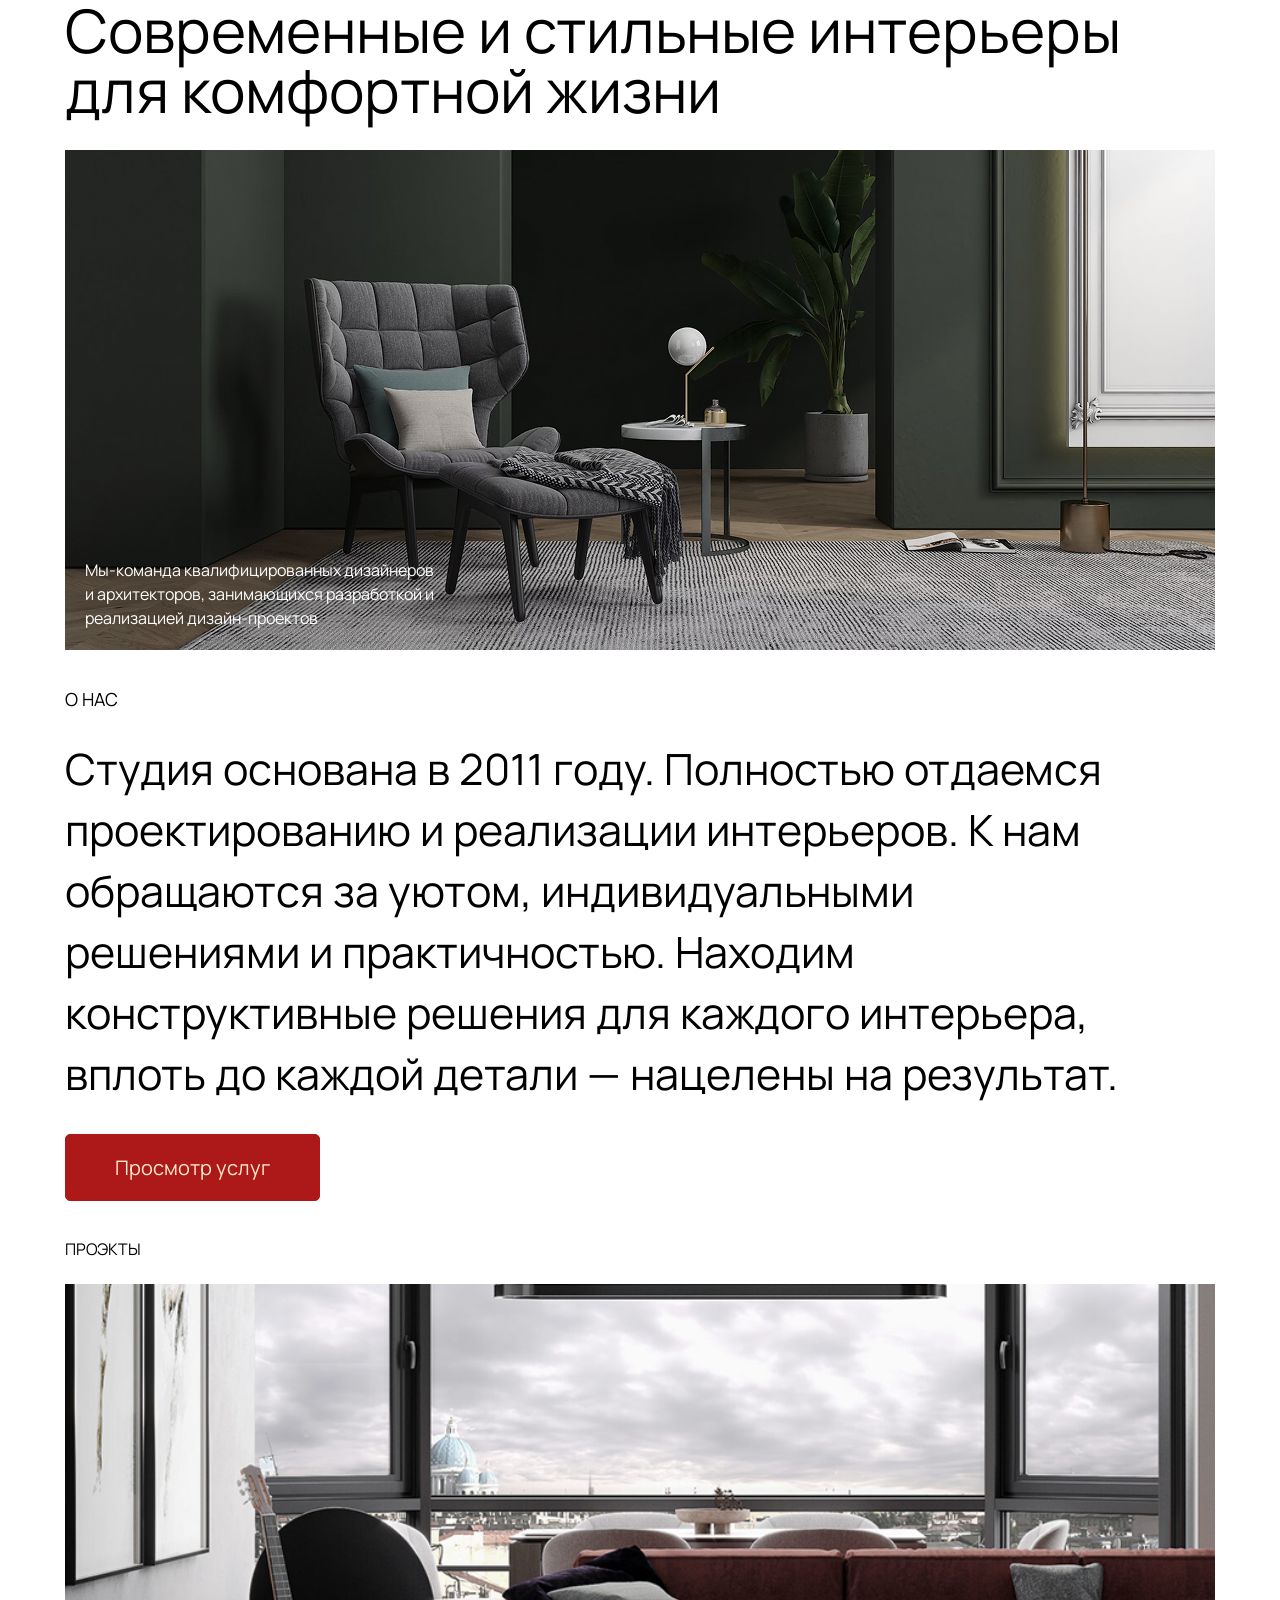
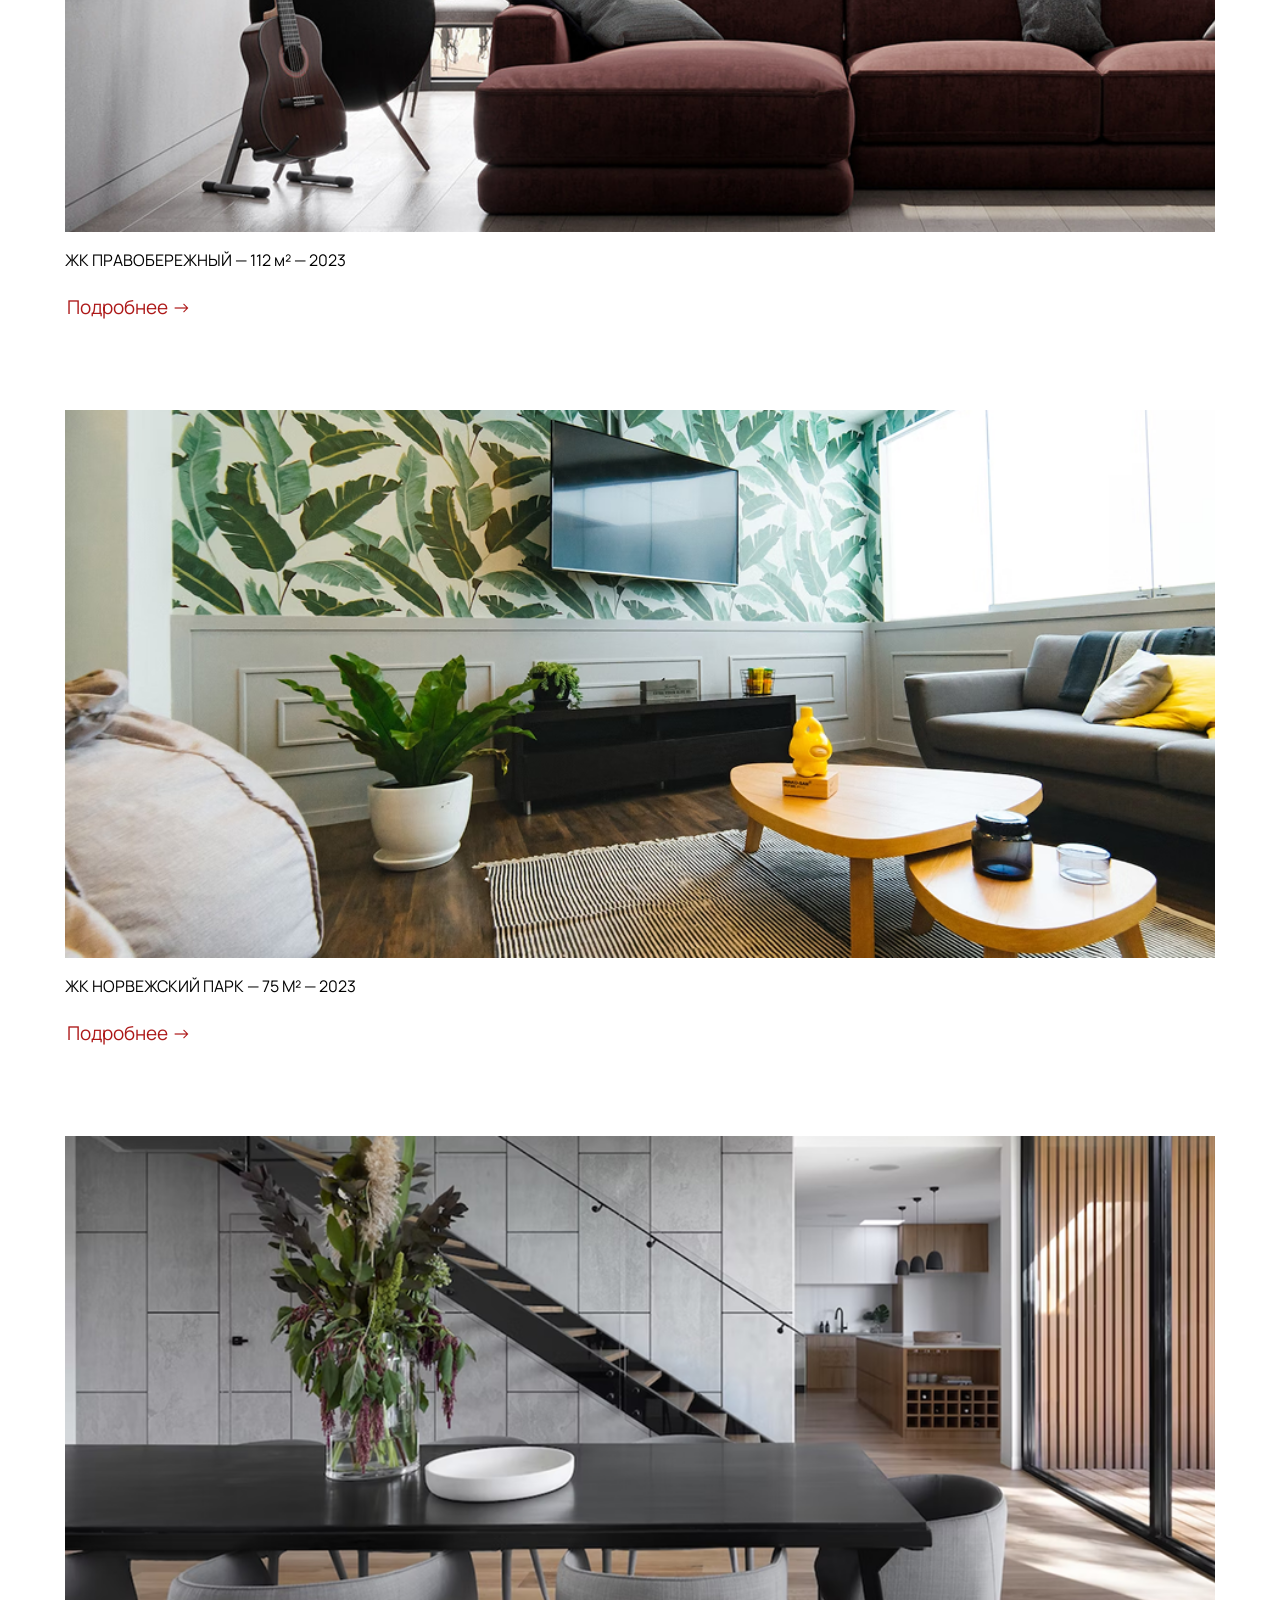
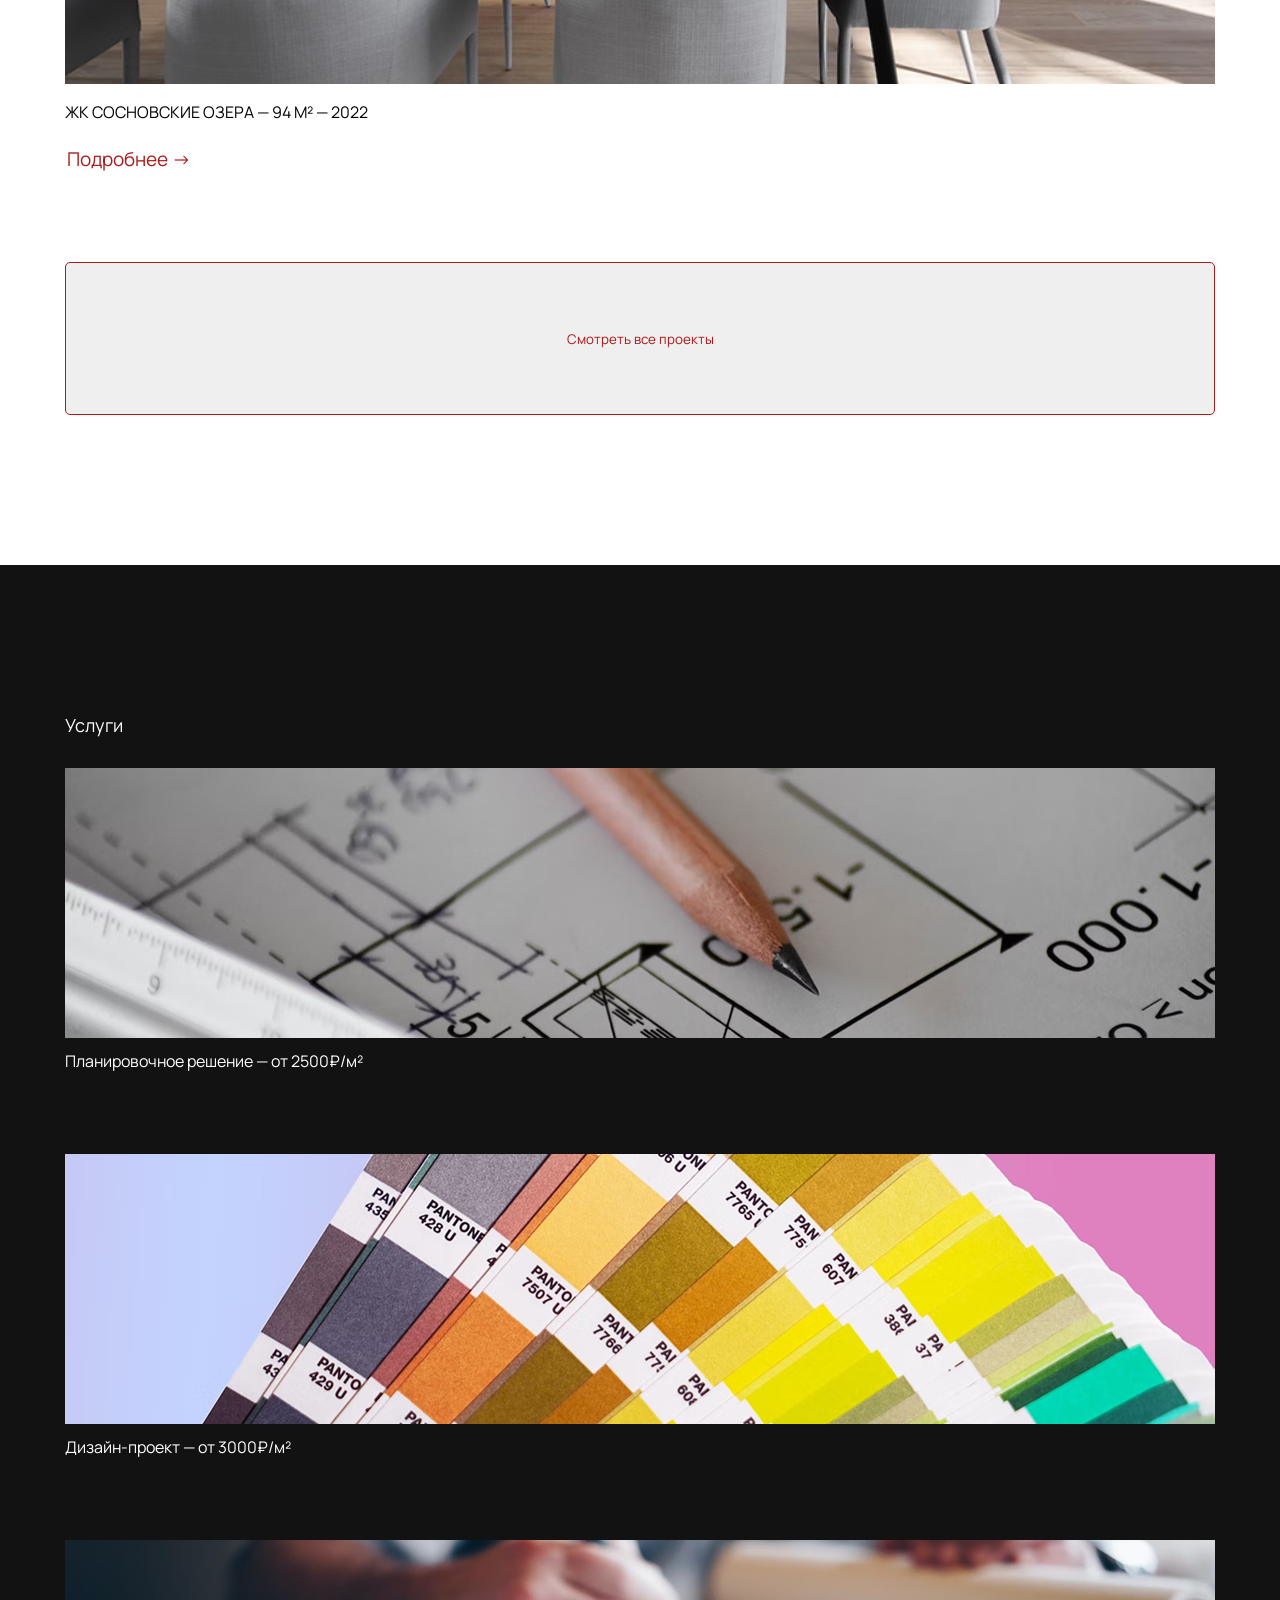
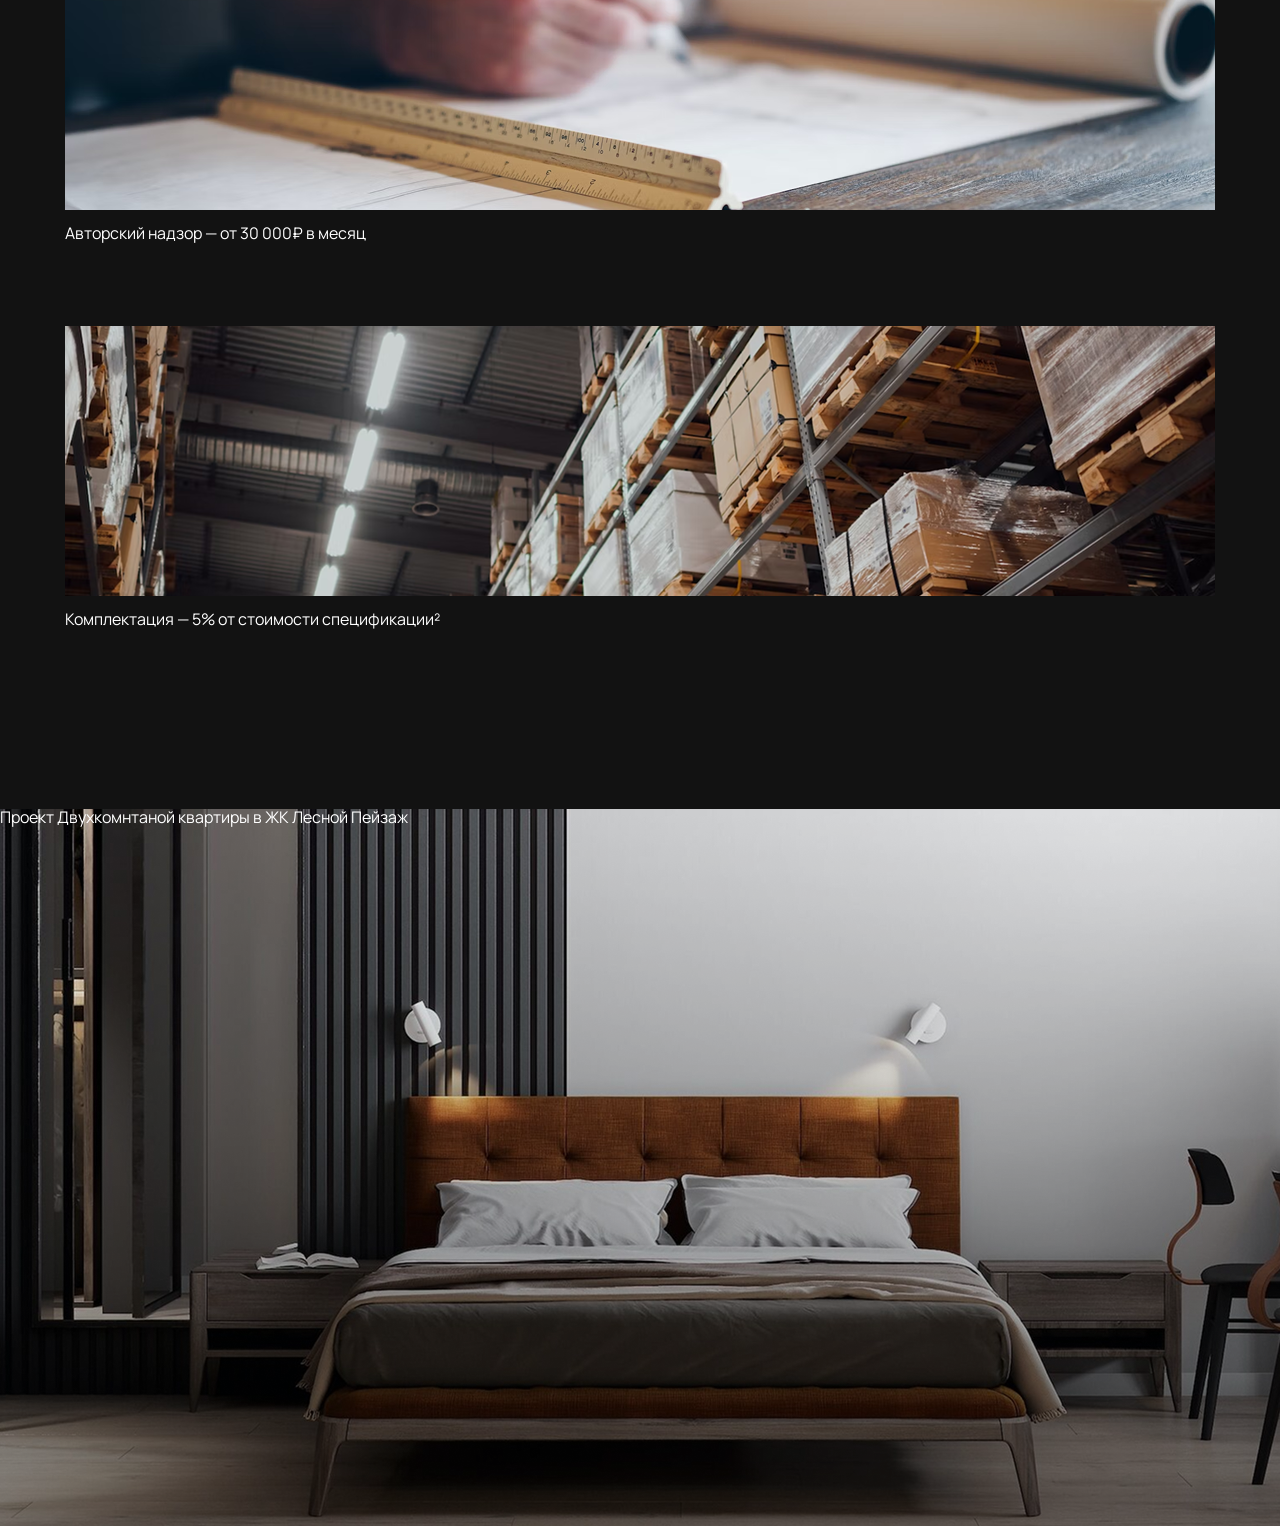
==== commit ecfcdbfc: "исправил картинку в конце" ====
--- a/index.html
+++ b/index.html
@@ -99,18 +99,15 @@
                 <p class="serviceasi__text">Комплектация — 5% от стоимости спецификации²</p>
             </section>
 
+        </div>
+    </section>
+
     <section class="project__frame">
         <div class="frame__img">
             <p class="frame__text">Проект  Двухкомнтаной квартиры в ЖК Лесной Пейзаж</p>
         </div>
     </section>
-
-        </div>
-    </section>
-
-
-
-
+    
 </body>
 
 </html>
--- a/stayle/idex.css
+++ b/stayle/idex.css
@@ -230,10 +230,10 @@
 
 
 .frame__img {
-    width: 1400px;
+    width: 100%;
     height: 717px;
     background-image: url(..//img/frame_img/Rectangle\ 10.png);
-    background-size: cover;
+    /* background-size: cover; */
 }
 
 .frame__text {
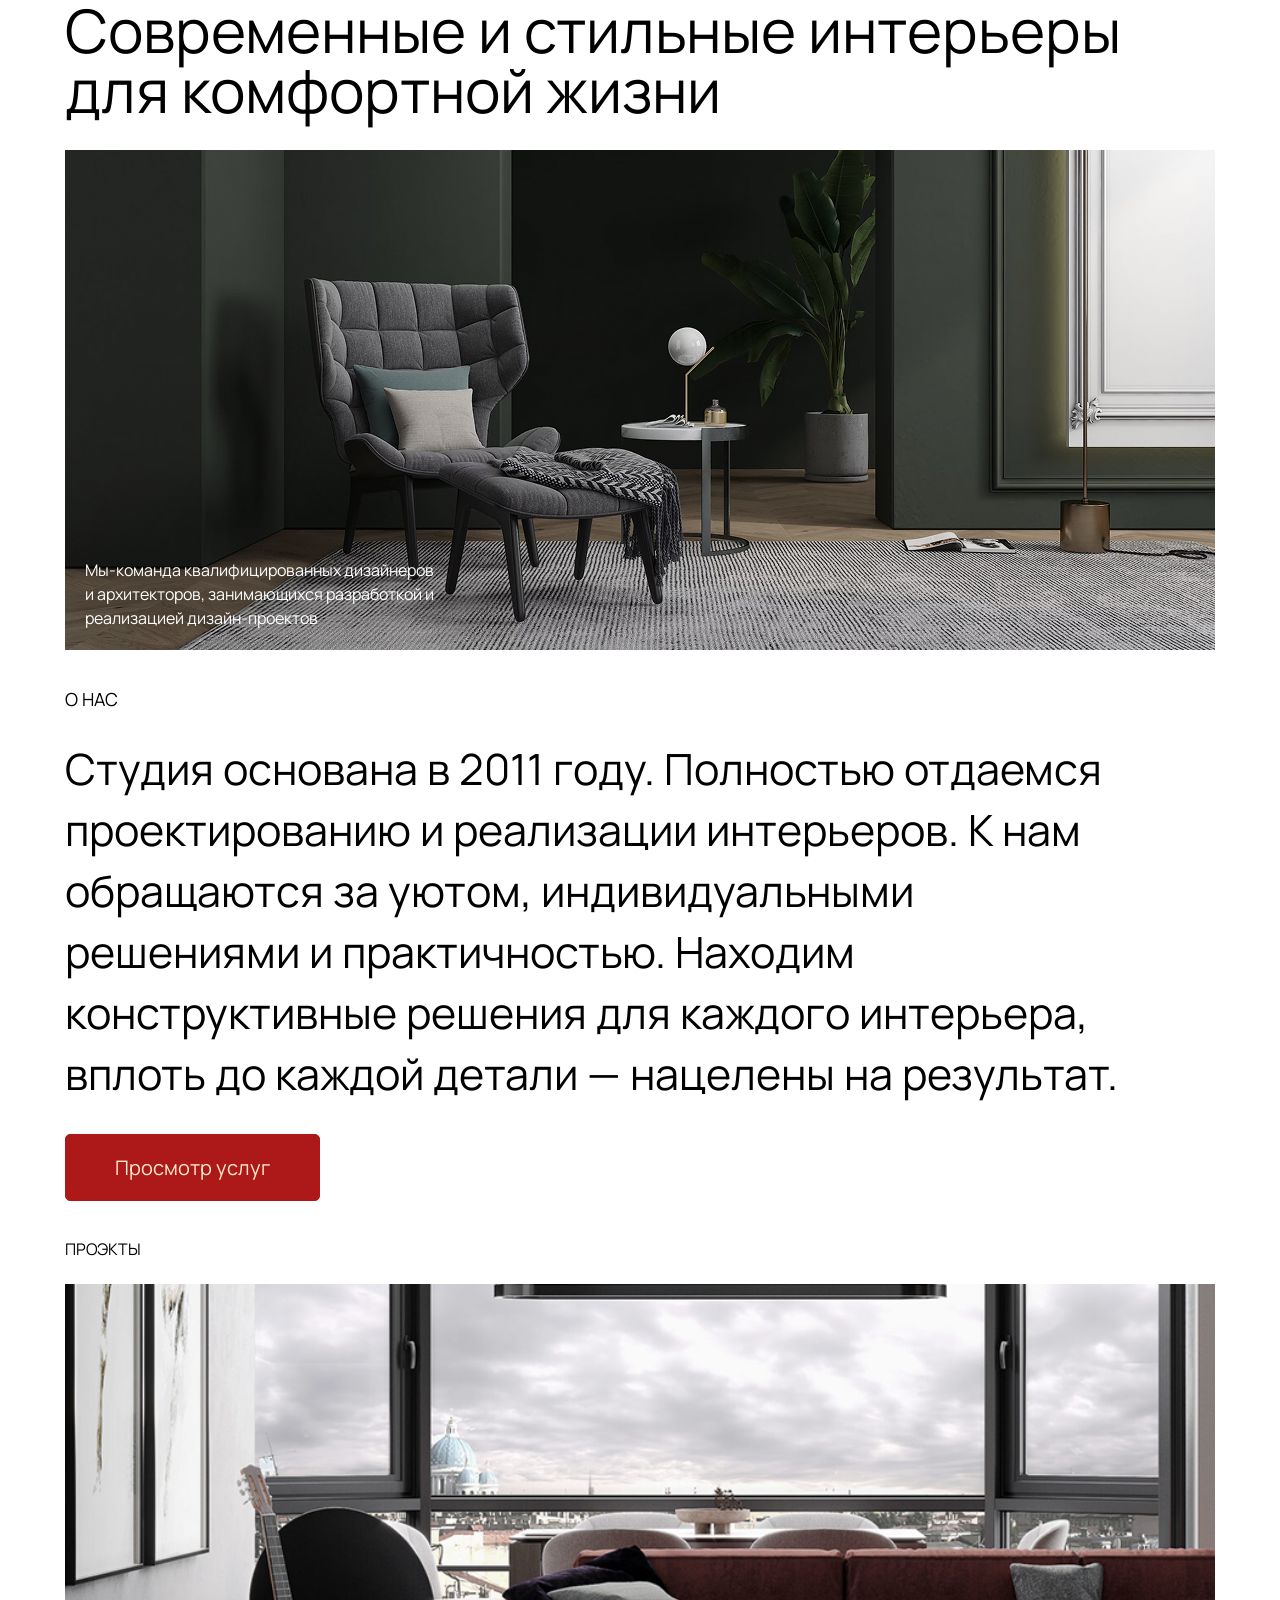
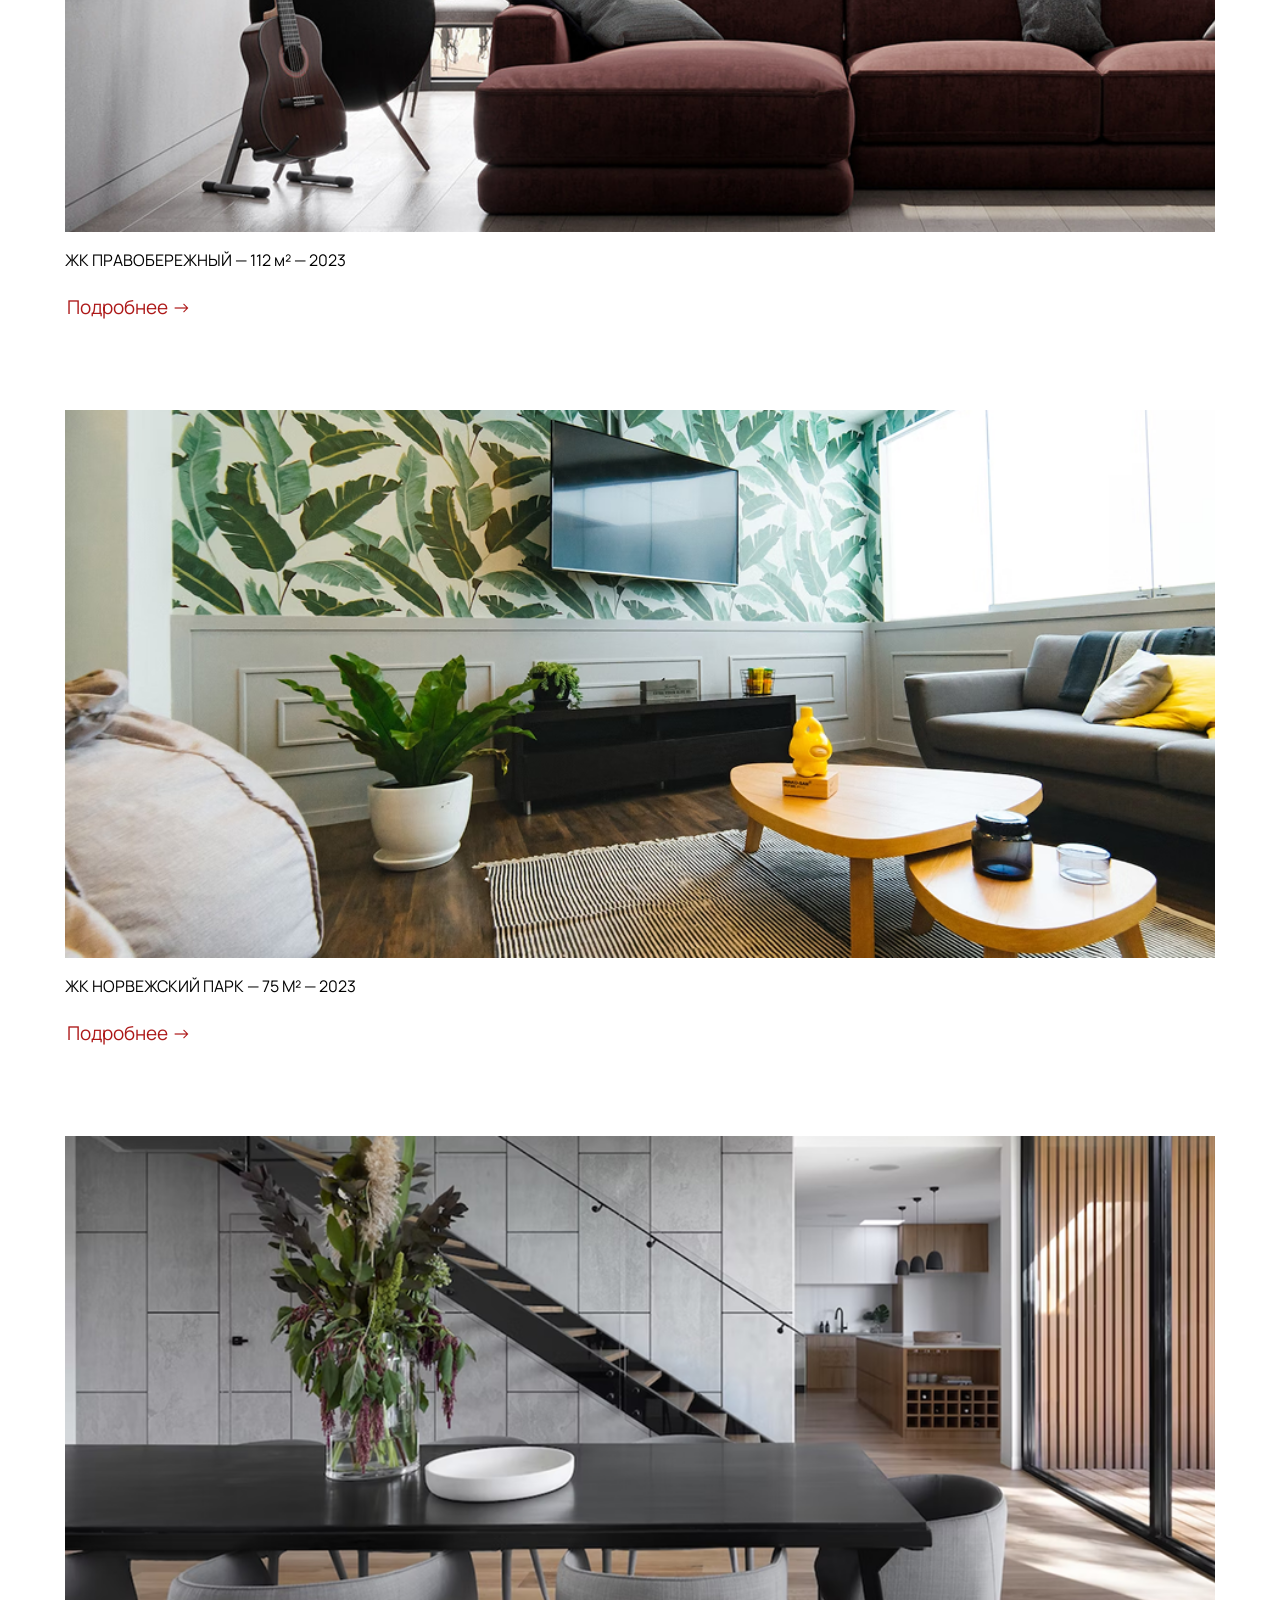
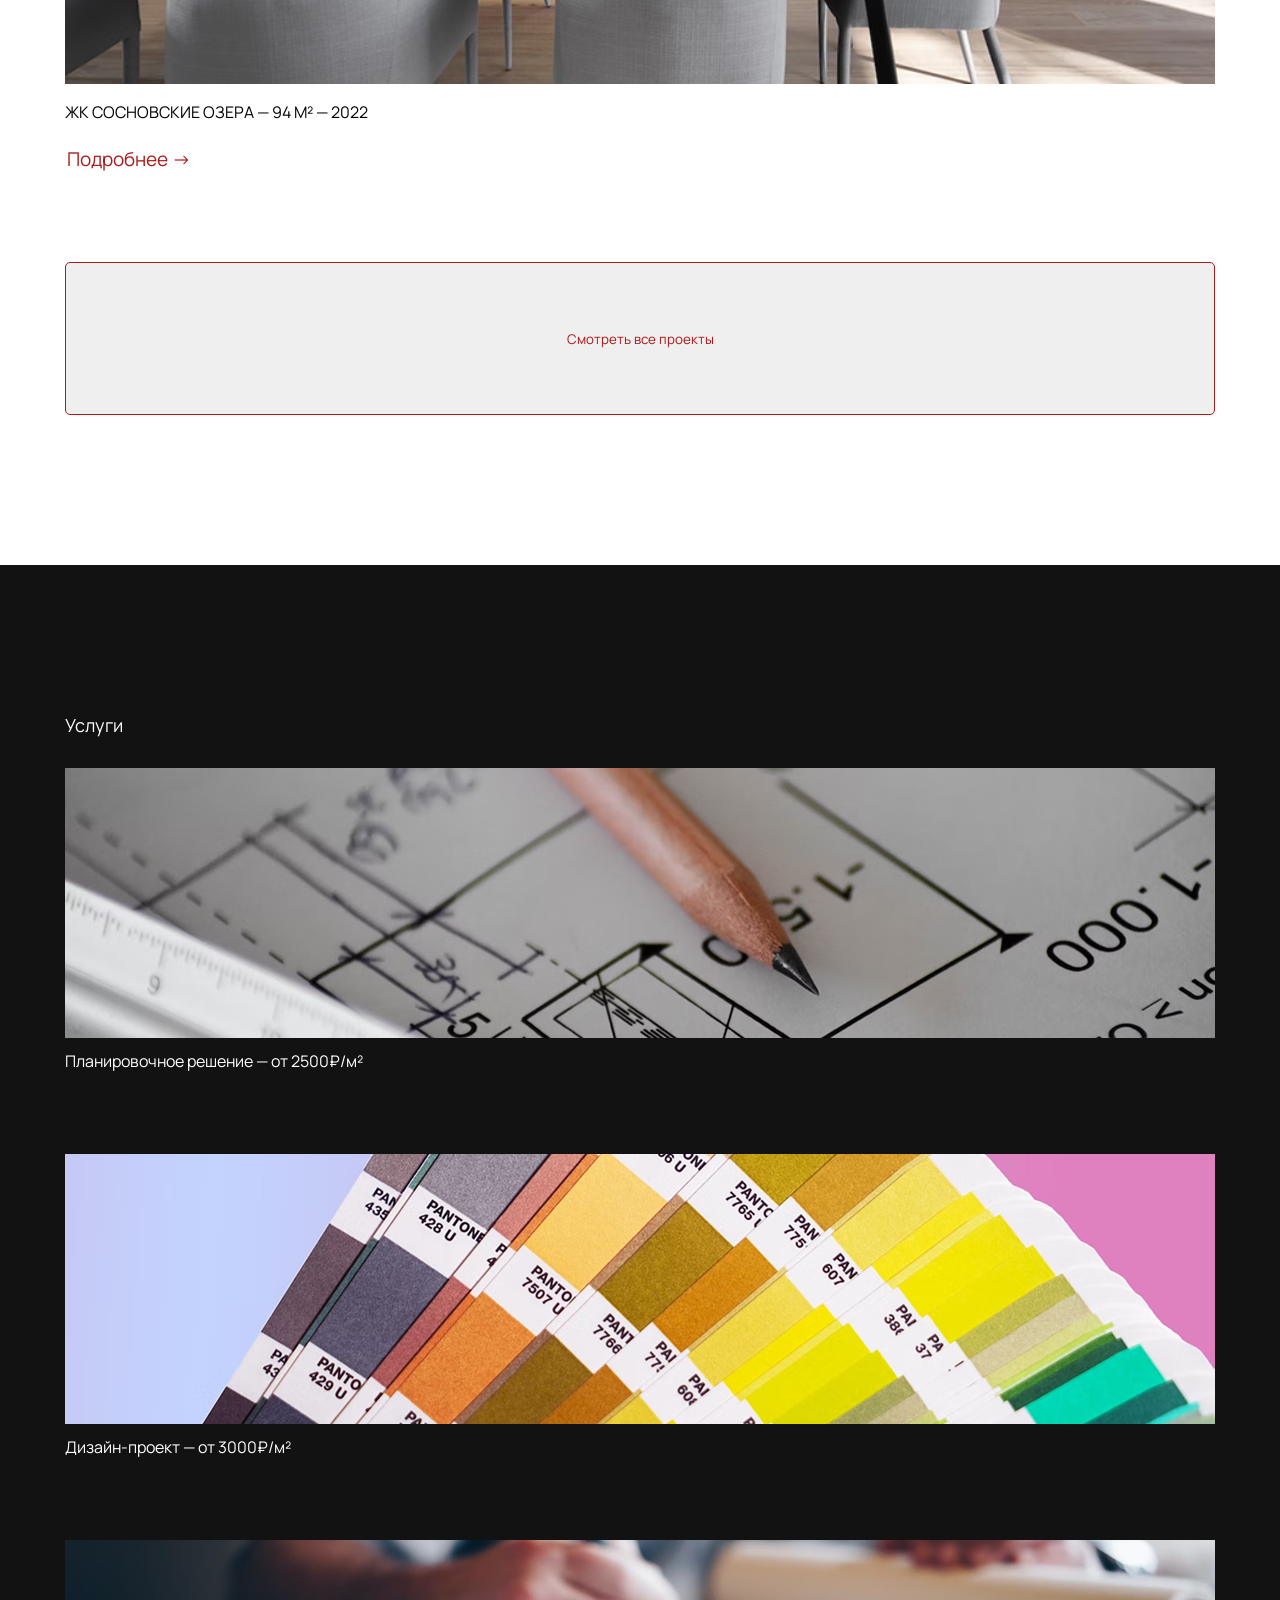
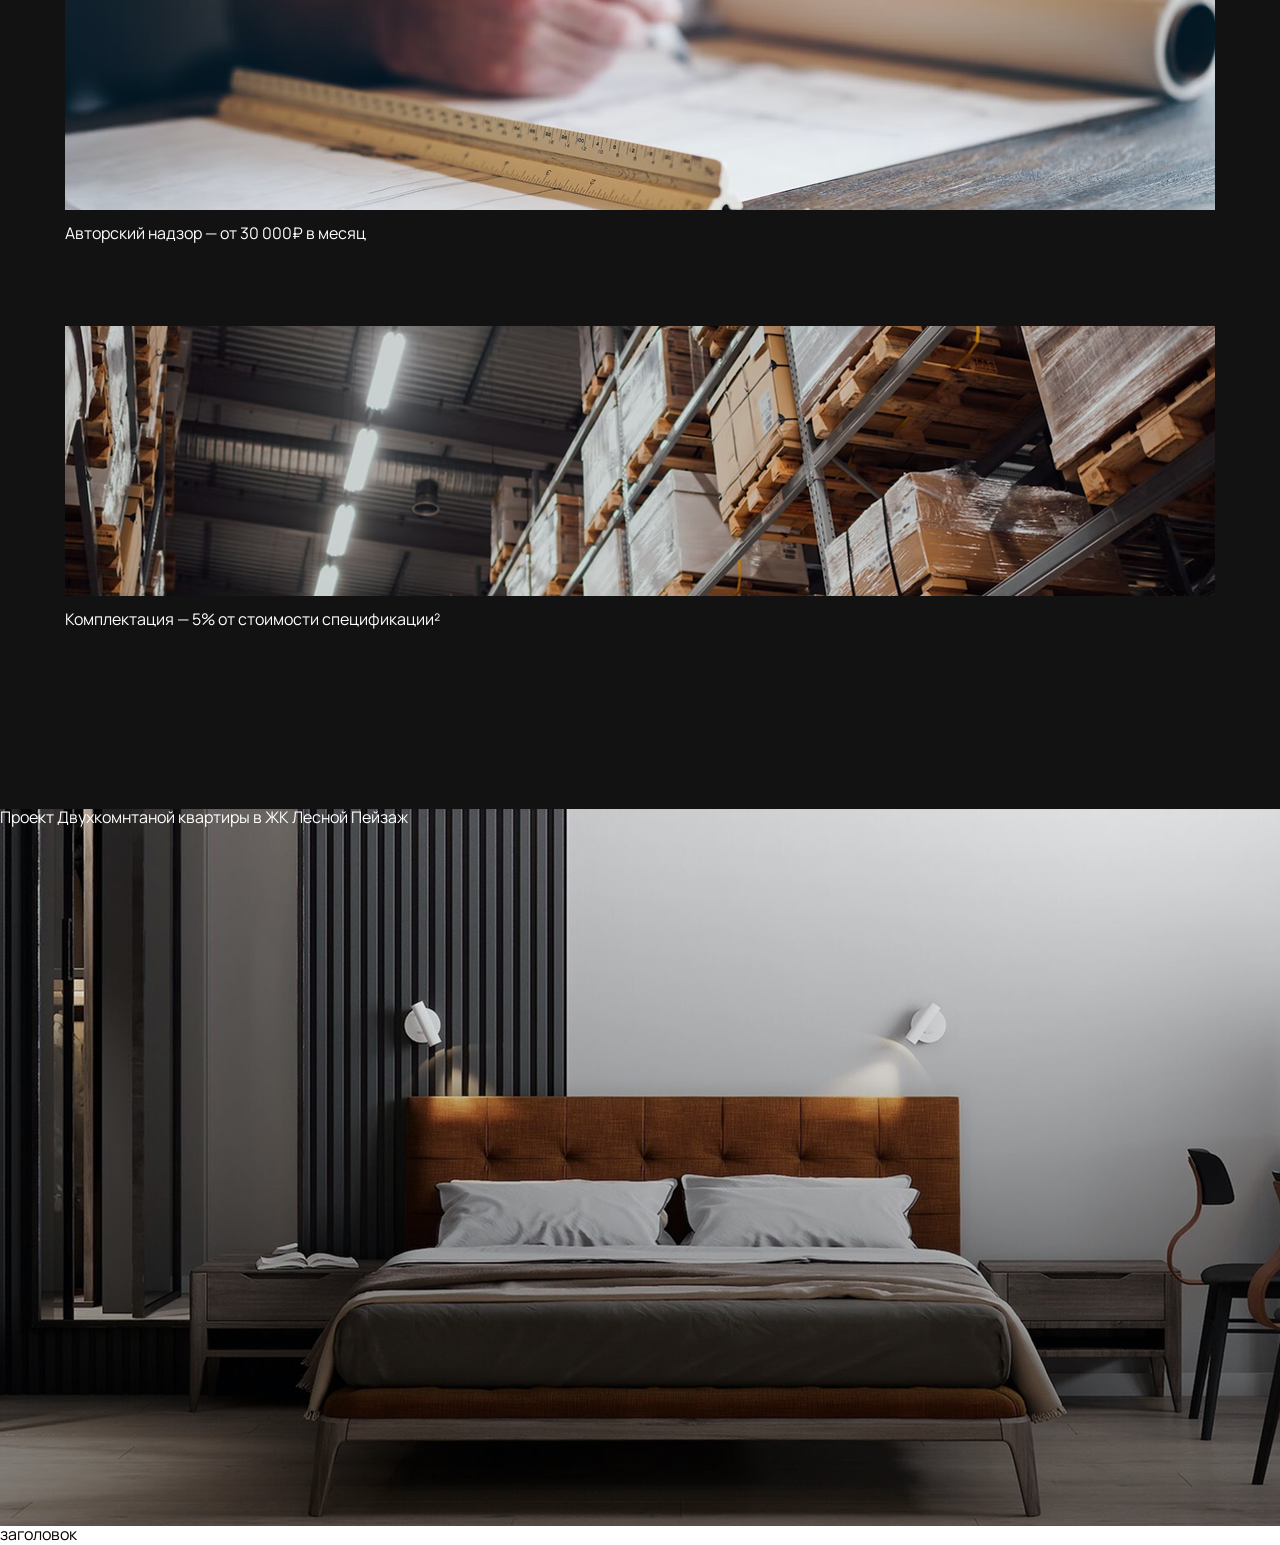
==== commit f2c7cda0: "комит" ====
--- a/index.html
+++ b/index.html
@@ -107,6 +107,13 @@
             <p class="frame__text">Проект  Двухкомнтаной квартиры в ЖК Лесной Пейзаж</p>
         </div>
     </section>
+    <section>
+        <div>
+            <h1>заголовок
+                
+            </h1>
+        </div>
+    </section>
     
 </body>
 
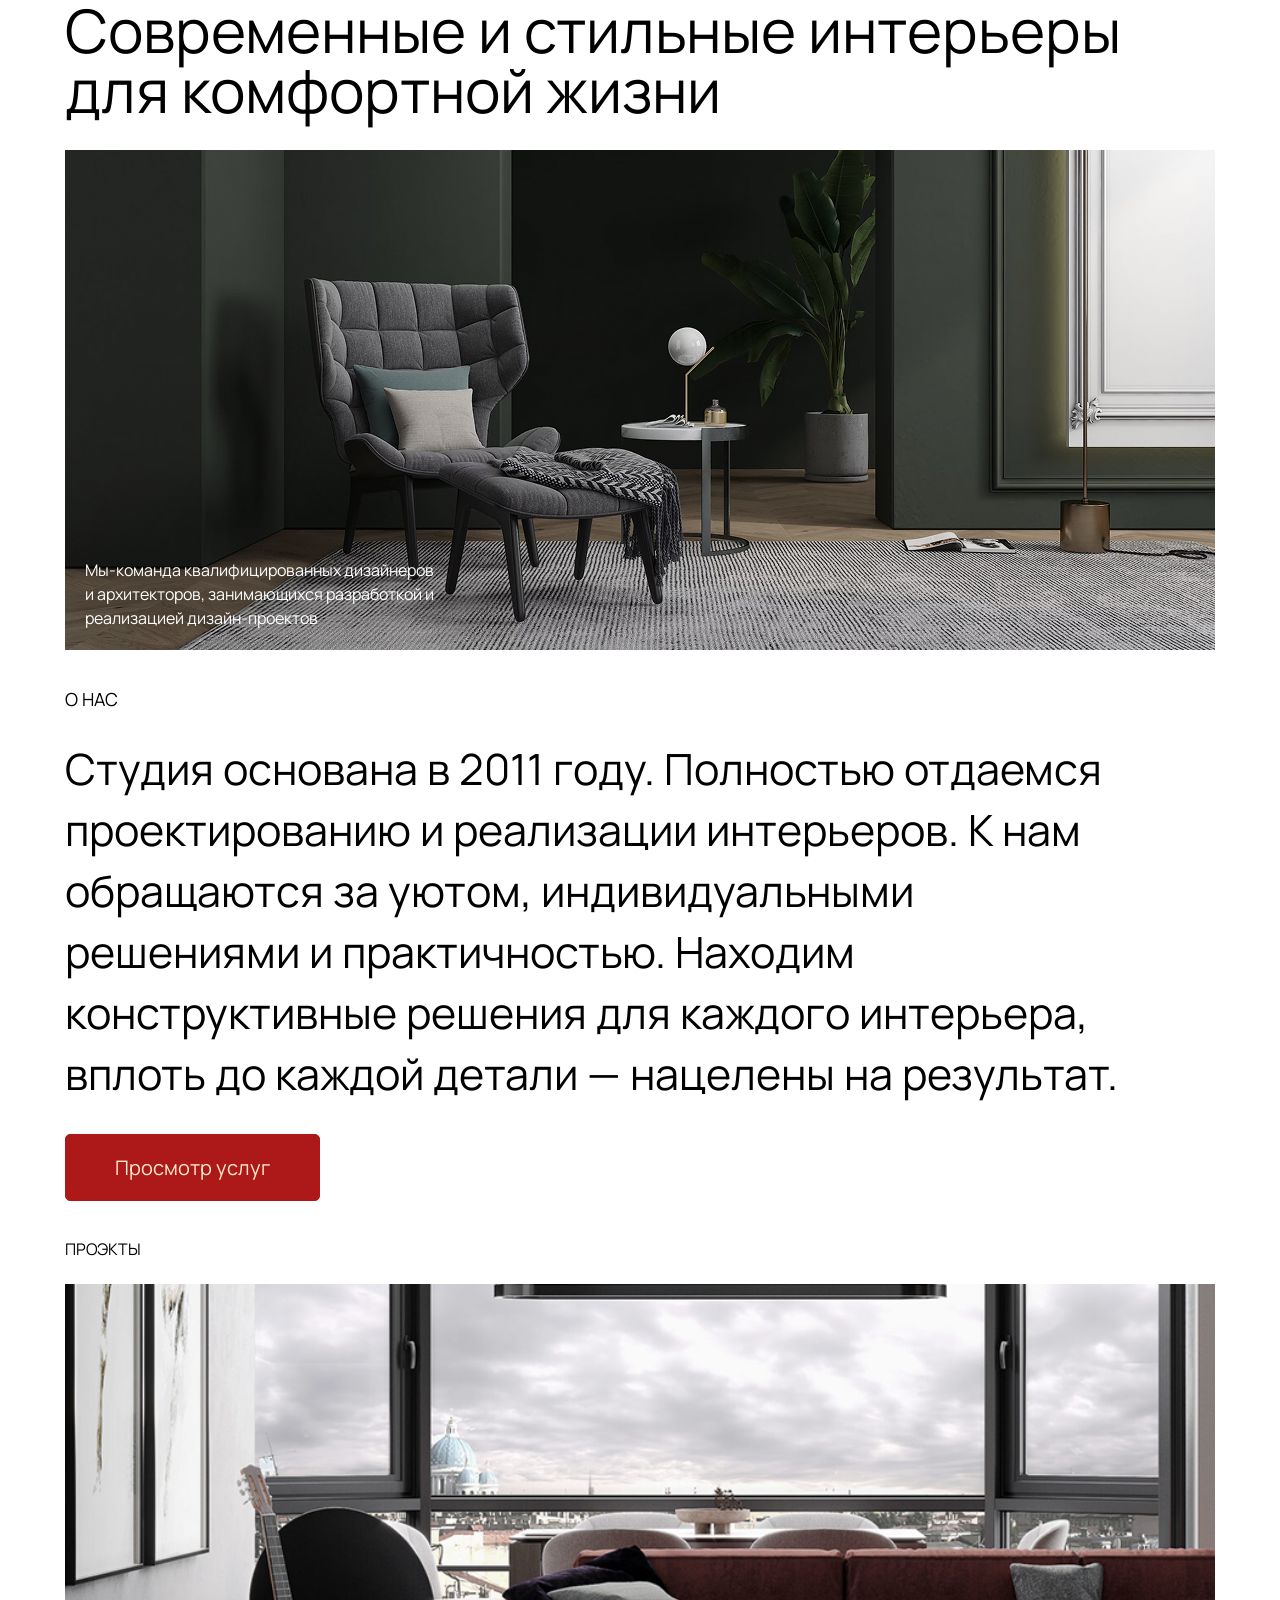
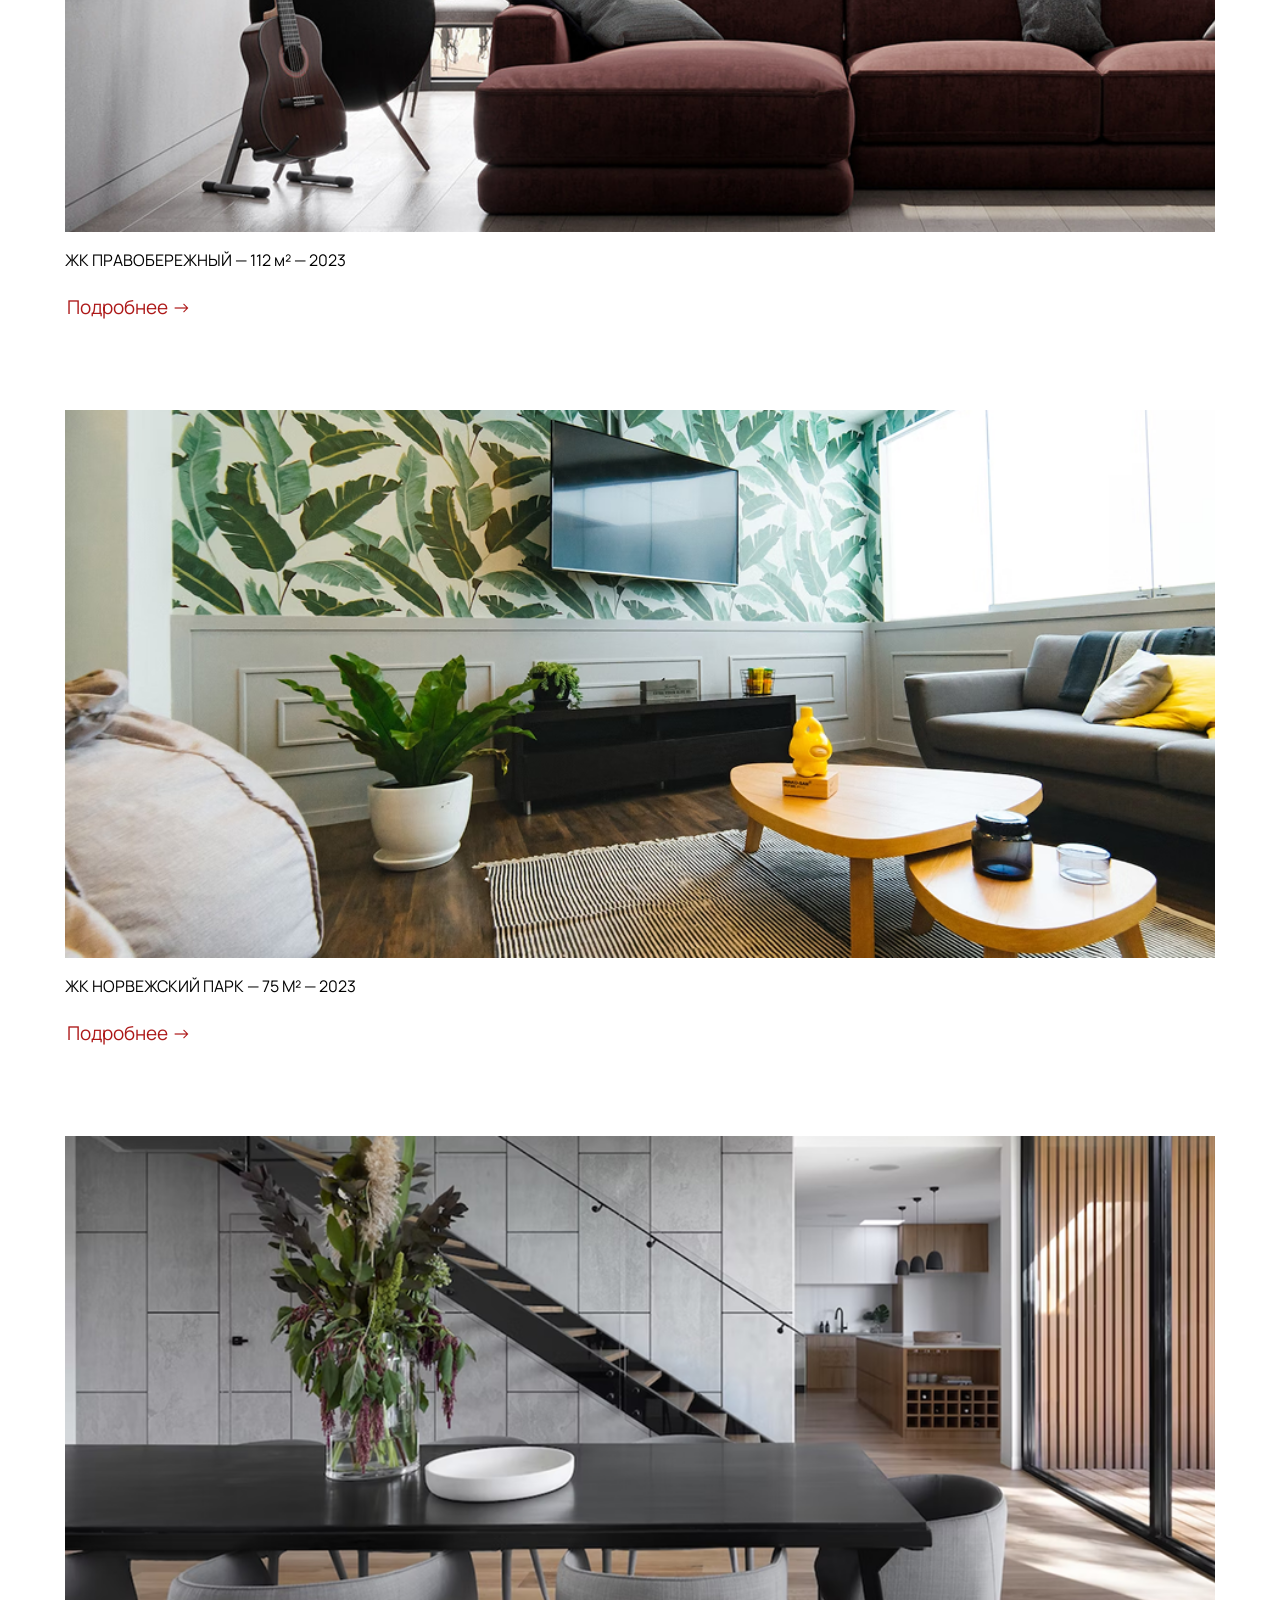
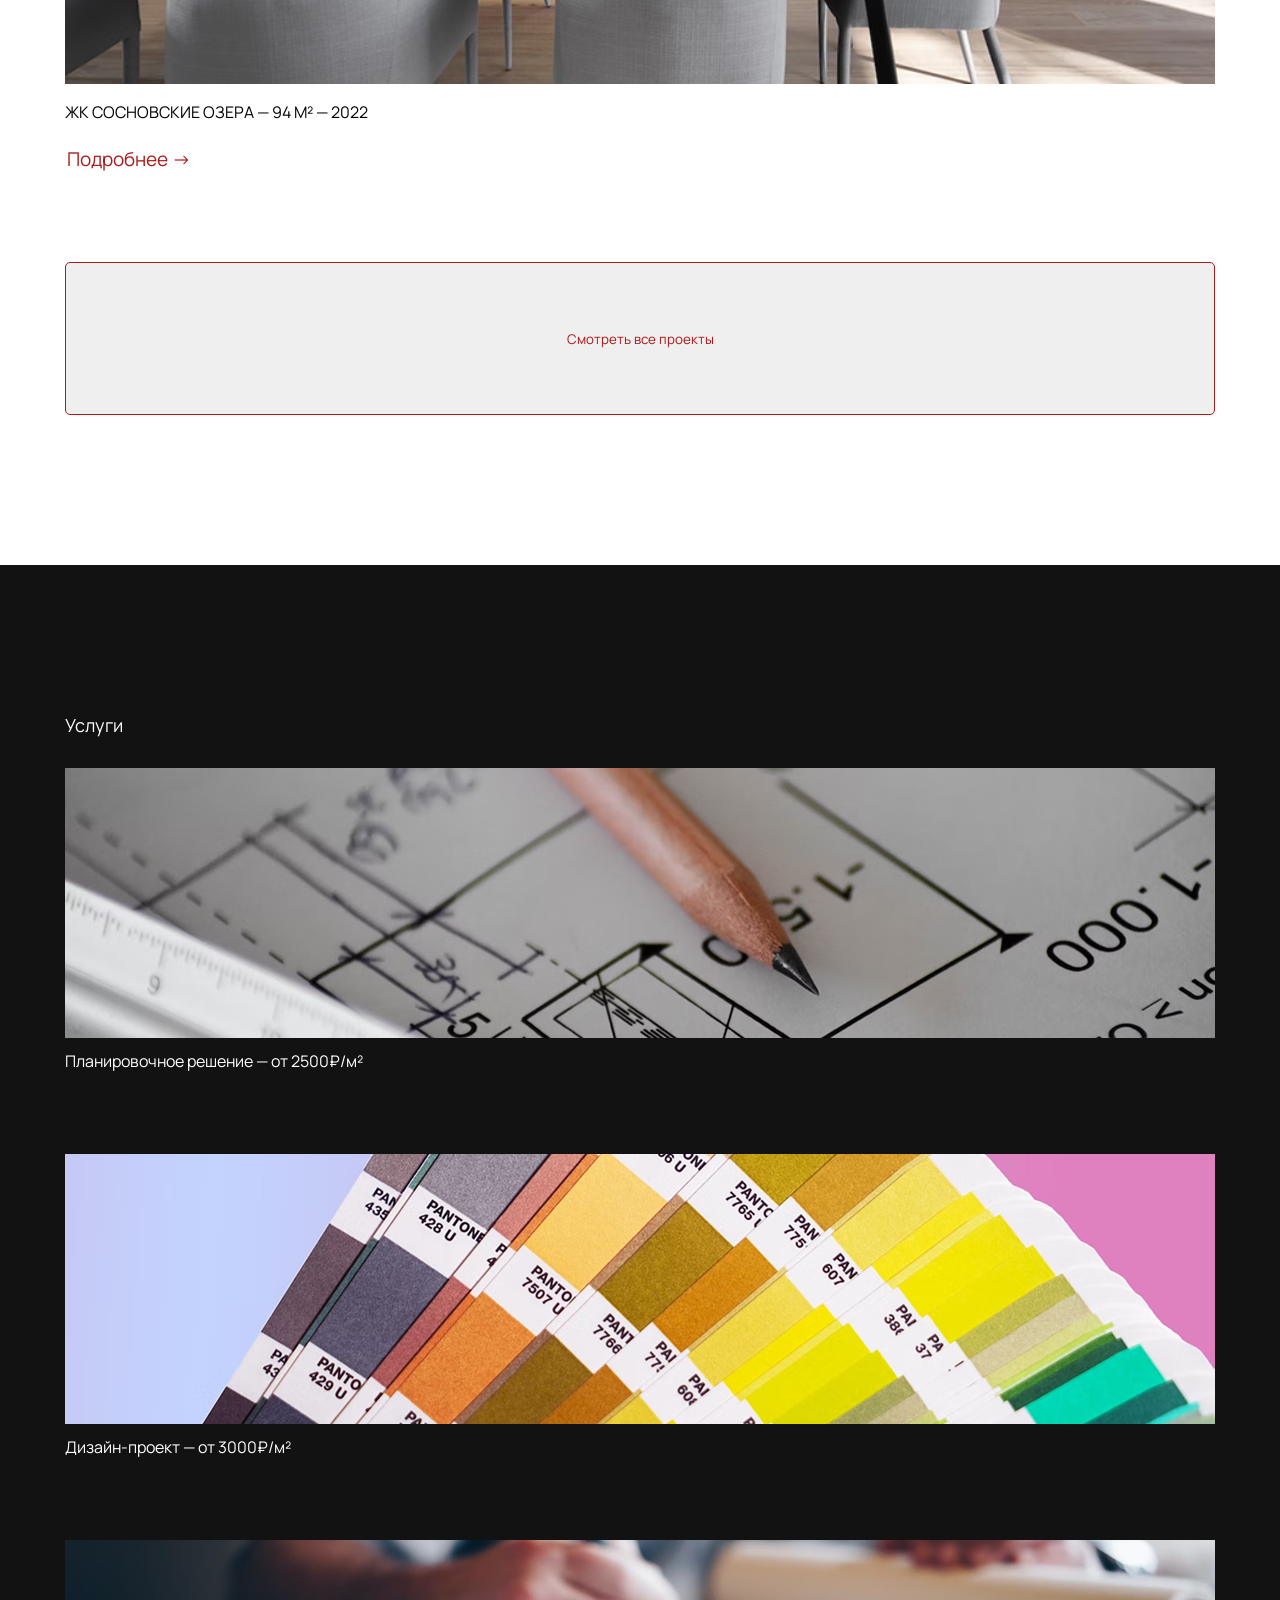
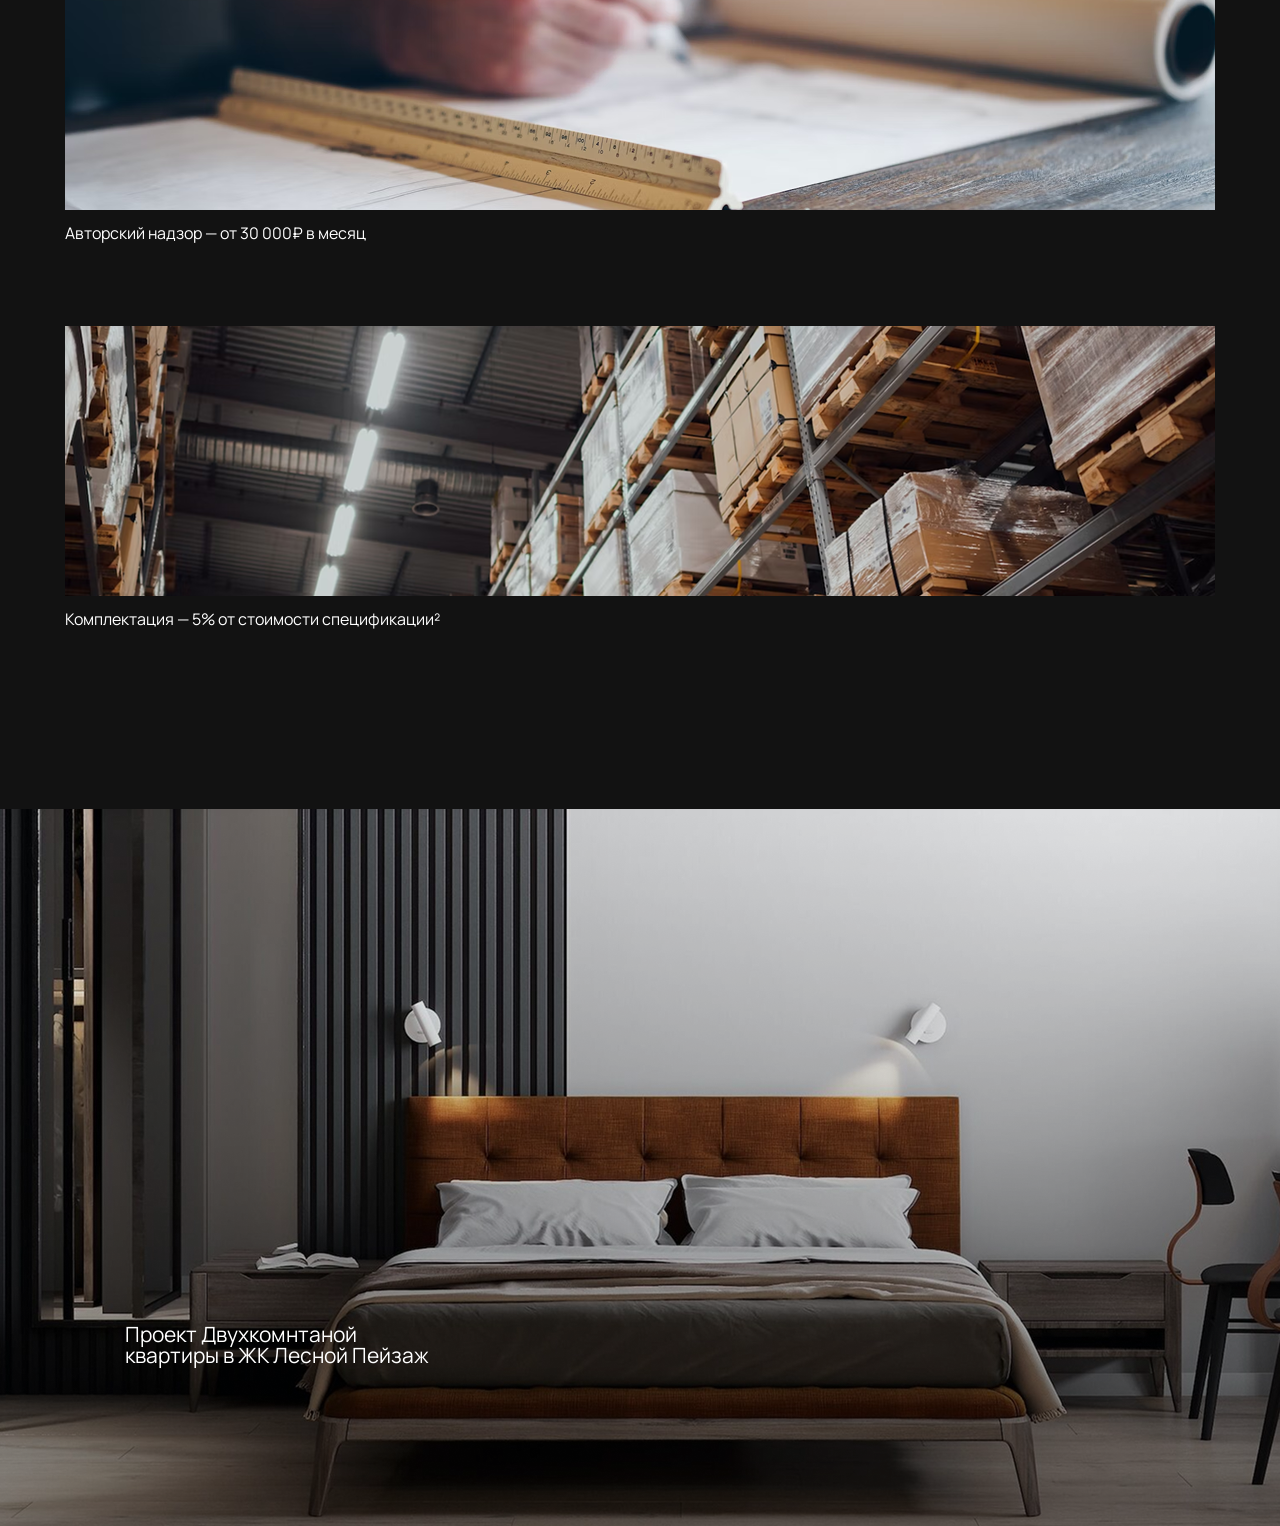
==== commit 26e9a439: "Исправил текс в проэктах двух этажных квартир" ====
--- a/index.html
+++ b/index.html
@@ -107,14 +107,9 @@
             <p class="frame__text">Проект  Двухкомнтаной квартиры в ЖК Лесной Пейзаж</p>
         </div>
     </section>
-    <section>
-        <div>
-            <h1>заголовок
-                
-            </h1>
-        </div>
-    </section>
     
+
+
 </body>
 
 </html>
--- a/stayle/idex.css
+++ b/stayle/idex.css
@@ -237,6 +237,10 @@
 }
 
 .frame__text {
-    color: #fff;
-}
-
+    width: 443px;
+    height: 82px;
+    padding: 515px 0 0 125px;
+    font-size: 21px;
+    color: #fff;
+}
+
